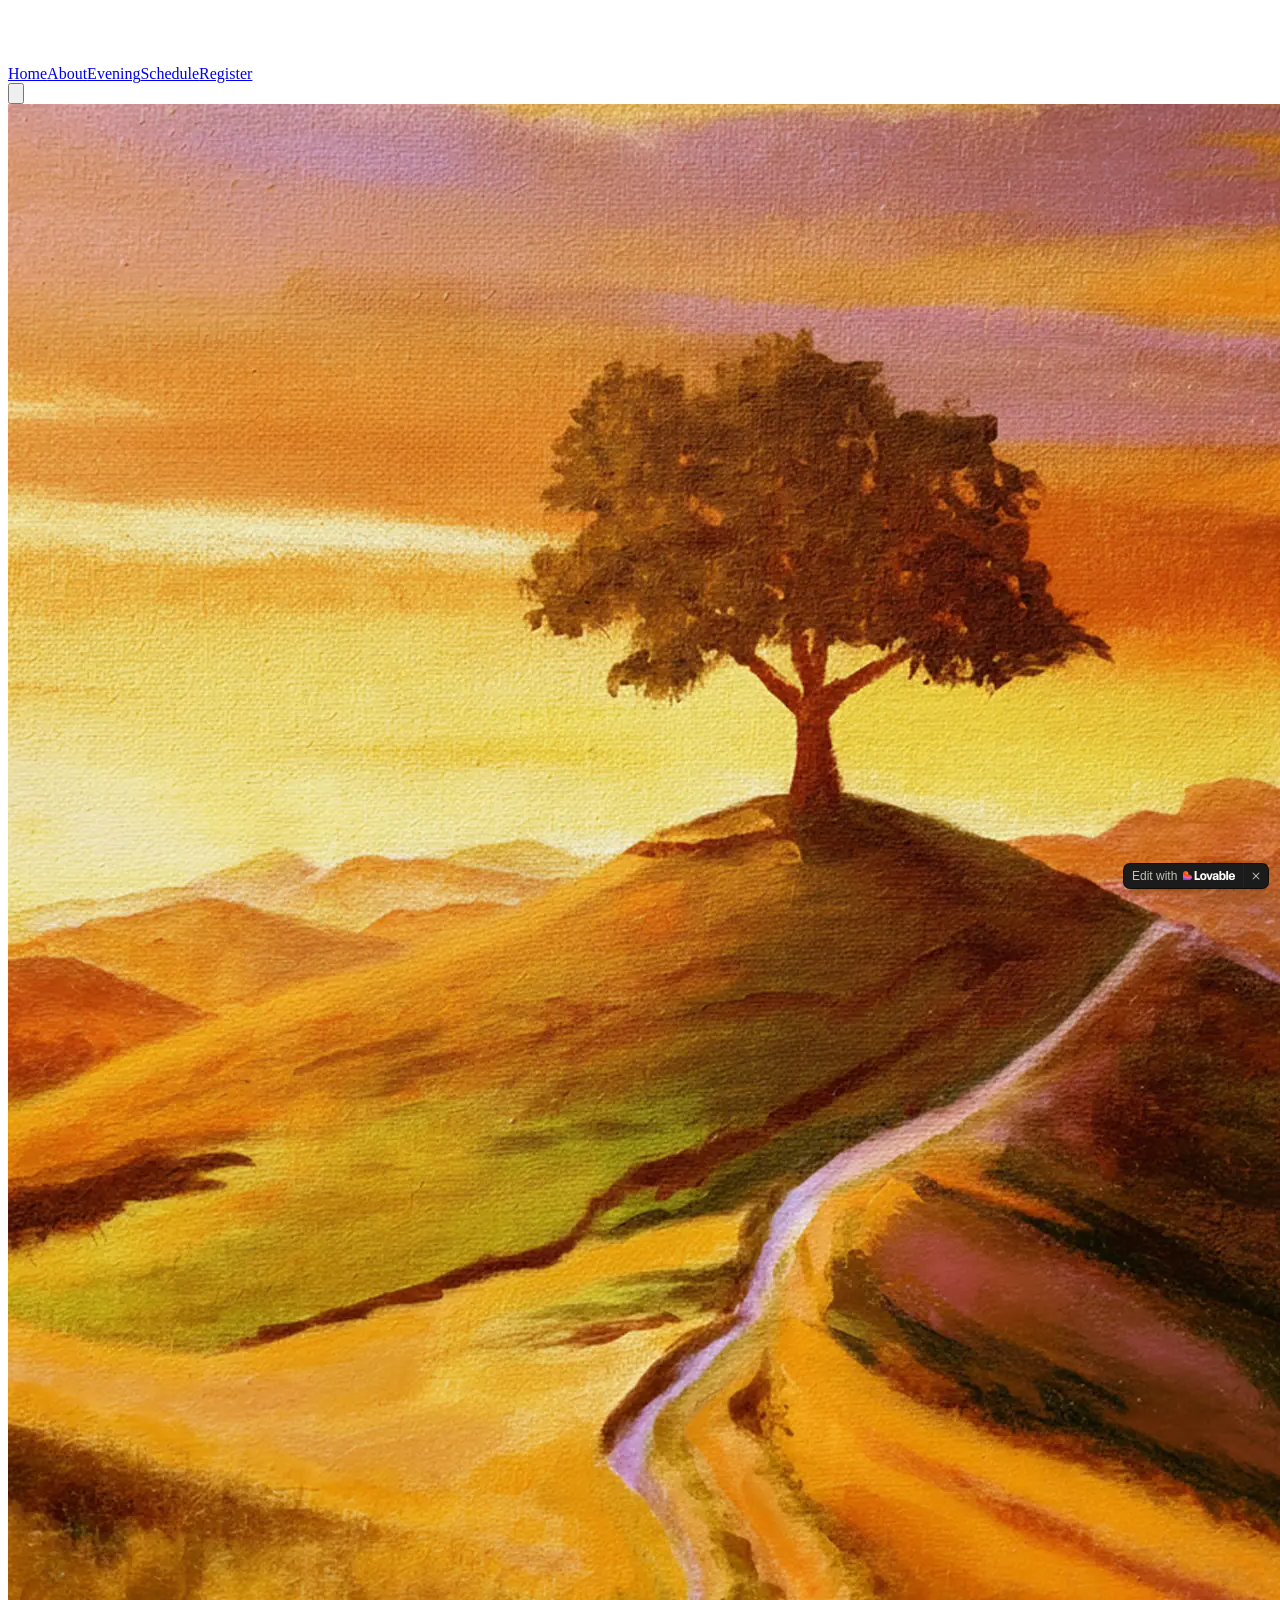
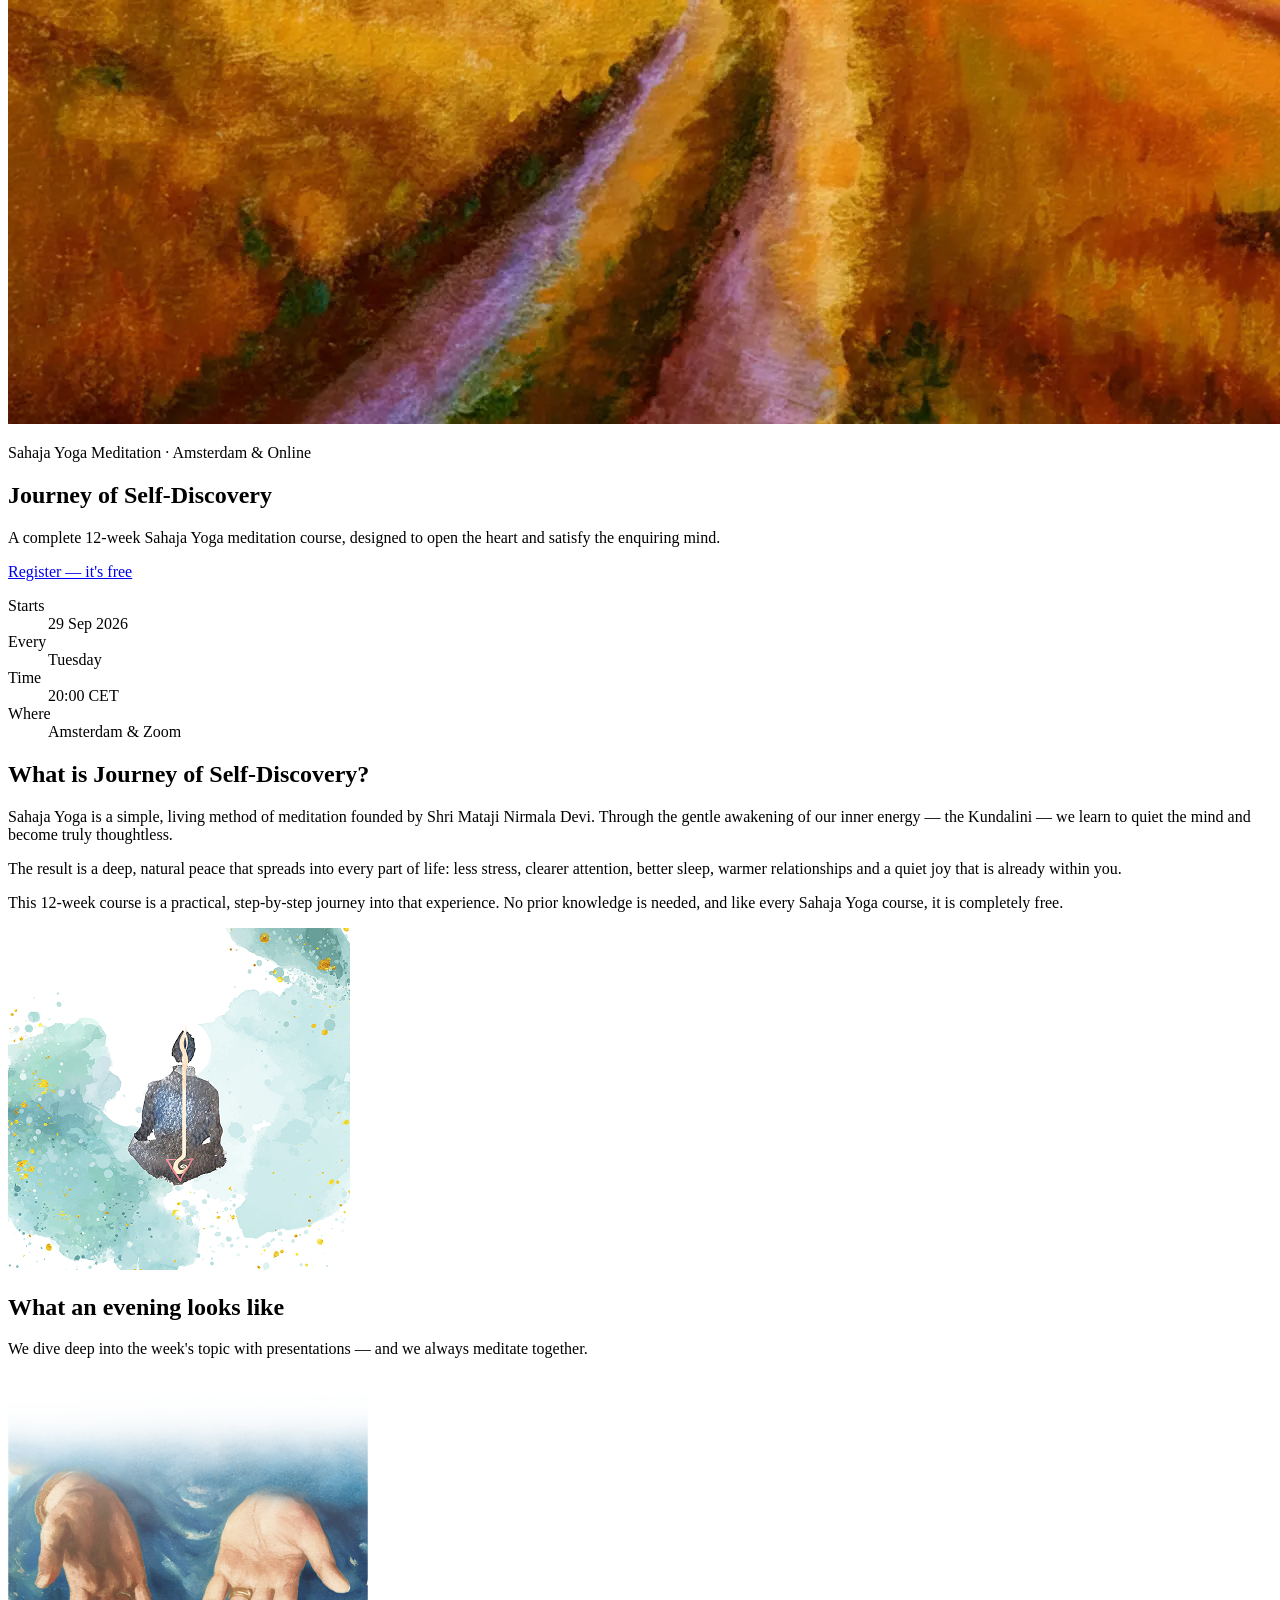
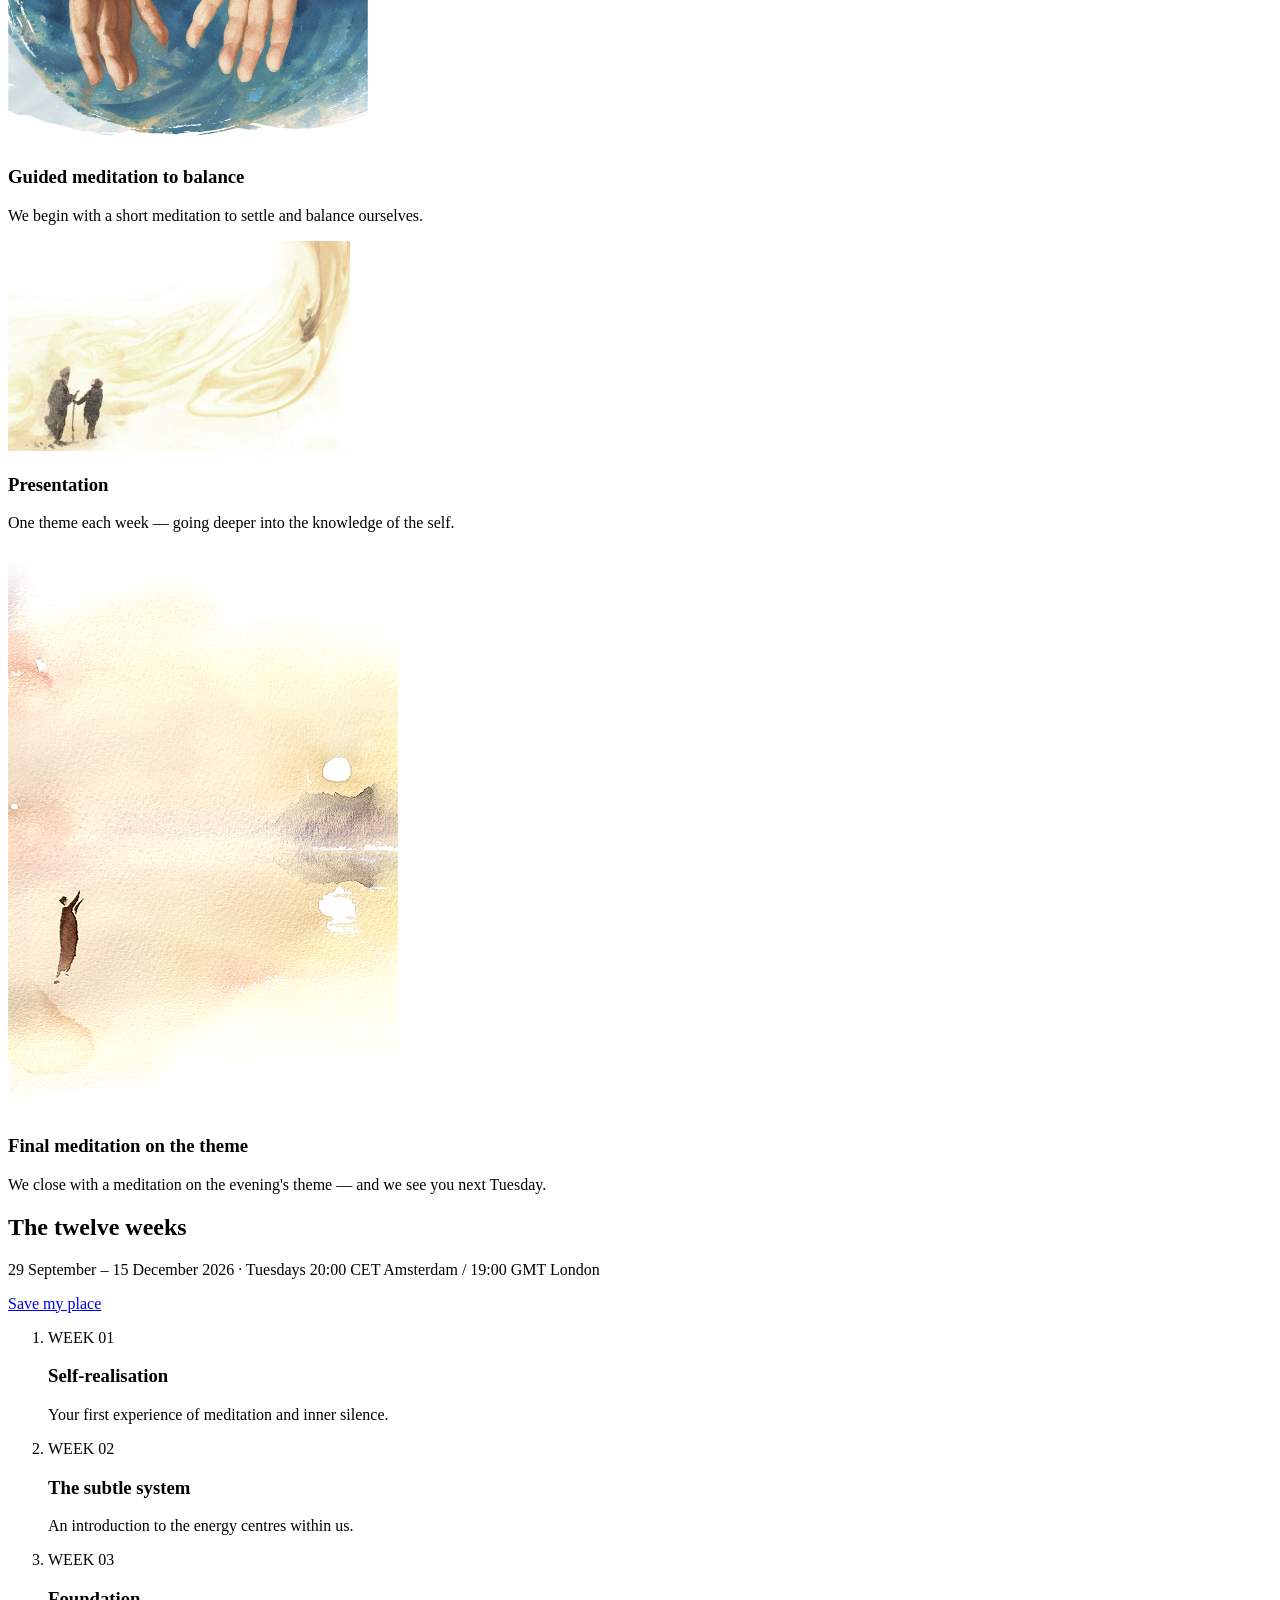
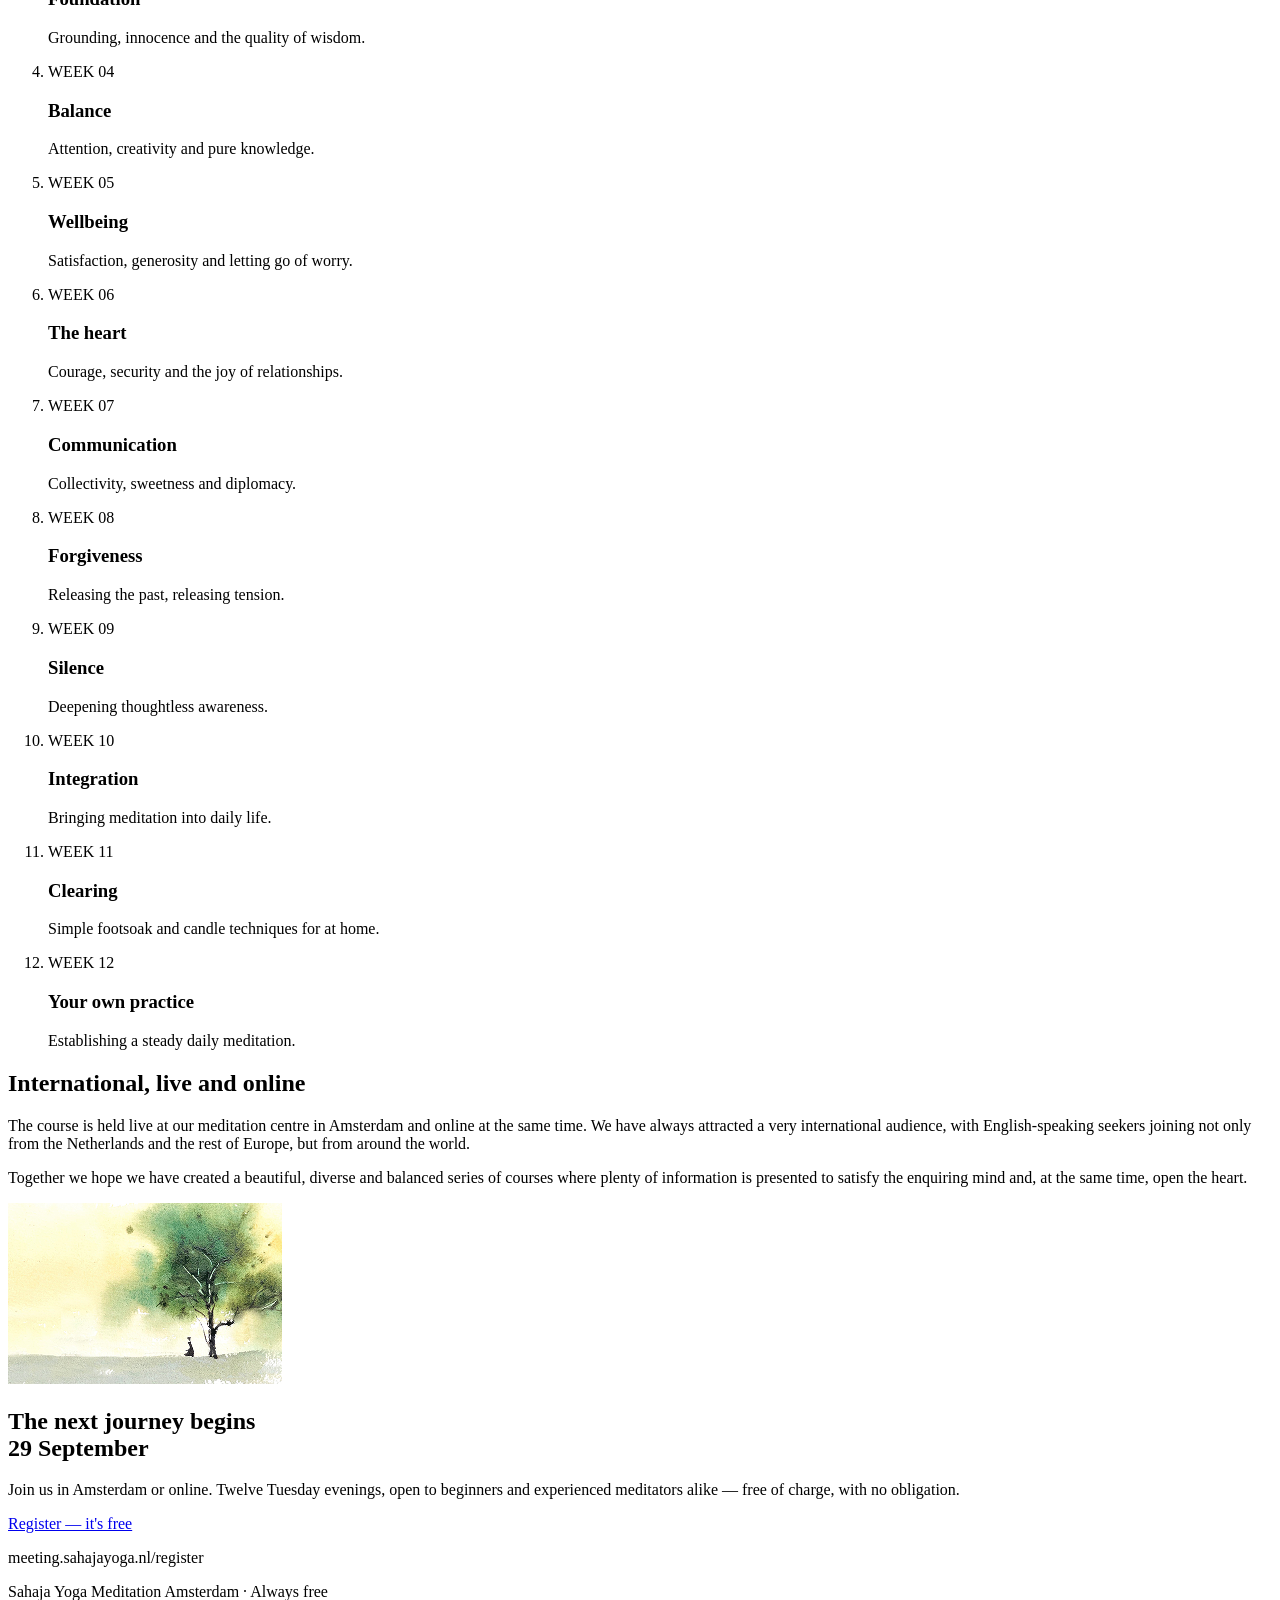
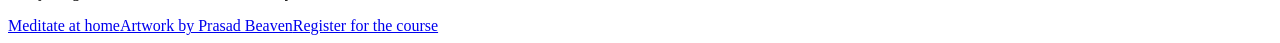
==== index.html @ 8a5d8fc7 "Add Journey of Self-Discovery site with local image assets" ====
<!doctype html>
<!-- saved from url=(0048)https://journeyofselfdiscovery.lovable.app/#home -->
<html lang="en">
  <head>
    <meta http-equiv="Content-Type" content="text/html; charset=UTF-8" />
    <meta name="viewport" content="width=device-width, initial-scale=1" />
    <link
      rel="preload"
      as="image"
      href="assets/logo-white.png"
    />
    <link
      rel="preload"
      as="image"
      href="assets/20250915_112539_2.webp"
    />
    <link
      rel="preload"
      as="image"
      href="assets/Image_Image_15.png"
    />
    <link
      rel="preload"
      as="image"
      href="assets/Image_Image_29.png"
    />
    <link
      rel="preload"
      as="image"
      href="assets/Image_Image_01.png"
    />
    <link
      rel="preload"
      as="image"
      href="assets/Image_Image_04.png"
    />
    <link
      rel="preload"
      as="image"
      href="assets/Image_Image_23.png"
    />
    <link
      rel="stylesheet"
      href="assets/styles-DpWAJzd6.css"
      data-precedence="default"
    />
    <link
      rel="stylesheet"
      href="assets/css2"
      data-precedence="default"
    />
    <title>
      Journey of Self-Discovery | Free Sahaja Yoga Meditation Course Amsterdam
    </title>
    <meta name="author" content="Sahaja Yoga Amsterdam" />
    <meta property="og:type" content="website" />
    <meta name="twitter:card" content="summary_large_image" />
    <meta
      name="description"
      content="A free 12-week beginners course in Sahaja Yoga meditation. Starts 29 September 2026, every Tuesday 20:00 CET, in Amsterdam and on Zoom."
    />
    <meta
      property="og:title"
      content="Journey of Self-Discovery | Free Sahaja Yoga Meditation Course"
    />
    <meta
      property="og:description"
      content="Free 12-week beginners course in Sahaja Yoga meditation. From 29 September 2026, Tuesdays 20:00 CET, Amsterdam and Zoom."
    />
    <link
      rel="modulepreload"
      href="assets/index-BtaY6Wvz.js"
    />
    <link
      rel="modulepreload"
      href="https://journeyofselfdiscovery.lovable.app/assets/routes-Da1kWlAB.js"
    />
    <link rel="preconnect" href="https://fonts.googleapis.com/" />
    <link
      rel="preconnect"
      href="https://fonts.gstatic.com/"
      crossorigin="anonymous"
    />
    <link
      rel="icon"
      href="assets/favicon.png"
      type="image/png"
    />
    <style>
      @font-face {
        font-family: "CameraPlainVariable";
        src: url("https://cdn.gpteng.co/mcp-widgets/v1/fonts/CameraPlainVariable.woff2")
          format("woff2");
        font-weight: 100 900;
        font-style: normal;
        font-display: swap;
      }

      #lovable-badge {
        --badge-bg: #1b1b1b;
        --badge-text: #c5c1b9;
        --badge-text-hover: #dcdad5;
        --badge-radius: 6px;
        --badge-padding: 8px;
        --badge-gap: 6px;
        --badge-shadow:
          0 0 0 1px rgba(0, 0, 0, 0.88), 0 1px 0 0 rgba(0, 0, 0, 0.04),
          0 2px 2px -1px rgba(0, 0, 0, 0.08),
          0 4px 4px -2px rgba(0, 0, 0, 0.08),
          0 8px 8px -4px rgba(0, 0, 0, 0.08),
          0 16px 16px -8px rgba(0, 0, 0, 0.08);
        --badge-transition-duration: 0.2s;
        --badge-transition-easing: cubic-bezier(0.16, 1, 0.32, 1);
        --focus-color: #575ecf;
        --focus-offset: 2px;
        --focus-width: 2px;

        position: fixed;
        bottom: 12px;
        right: 12px;
        height: 24px;
        display: flex;
        align-items: center;
        z-index: 1000000;
        background-color: var(--badge-bg) !important;
        color: var(--badge-text) !important;
        border-radius: var(--badge-radius);
        box-shadow: var(--badge-shadow) !important;
        font-size: 12px;
        font-family:
          CameraPlainVariable,
          "CameraPlainVariable Fallback",
          -apple-system,
          BlinkMacSystemFont,
          "Segoe UI",
          Roboto,
          sans-serif;
        font-weight: 400 !important;
        text-transform: none !important;
        font-feature-settings: normal !important;
        transform: translateZ(0);
        will-change: transform, opacity;
      }

      #lovable-badge-cta {
        display: flex;
        align-items: center;
        gap: var(--badge-gap);
        padding: 0 var(--badge-padding);
        height: 100%;
        color: inherit;
        text-decoration: none;
        white-space: nowrap;
        border-radius: var(--badge-radius) 0 0 var(--badge-radius);
        transition:
          background-color var(--badge-transition-duration) ease,
          color var(--badge-transition-duration) ease,
          transform 0.1s ease;
      }

      #lovable-badge-cta:hover {
        background: rgba(255, 255, 255, 0.04);
        color: var(--badge-text-hover);
      }

      #lovable-badge-cta:active {
        transform: scale(0.98);
      }

      #lovable-badge-cta:focus {
        outline: none;
      }

      #lovable-badge-cta:focus-visible {
        outline: var(--focus-width) solid var(--focus-color);
        outline-offset: var(--focus-offset);
        z-index: 1;
      }

      #lovable-badge-text {
        line-height: 1;
      }

      #lovable-badge-divider {
        width: 1px;
        height: 24px;
        background-color: rgba(255, 255, 255, 0.04);
        flex-shrink: 0;
      }

      #lovable-badge-close {
        width: 24px;
        height: 24px;
        min-width: 24px;
        min-height: 24px;
        cursor: pointer;
        background: none;
        border: none;
        padding: 0;
        display: flex;
        align-items: center;
        justify-content: center;
        border-radius: 0 var(--badge-radius) var(--badge-radius) 0;
        flex-shrink: 0;
        transition:
          background-color var(--badge-transition-duration) ease,
          transform 0.1s ease;
      }

      #lovable-badge-close:hover {
        background: rgba(255, 255, 255, 0.04);
      }

      #lovable-badge-close:active {
        transform: scale(0.92);
      }

      #lovable-badge-close:focus {
        outline: none;
      }

      #lovable-badge-close:focus-visible {
        outline: var(--focus-width) solid var(--focus-color);
        outline-offset: calc(var(--focus-offset) * -1);
        z-index: 1;
      }

      #lovable-badge-close svg path {
        fill: var(--badge-text);
        transition: fill var(--badge-transition-duration) ease;
      }

      #lovable-badge-close:hover svg path {
        fill: var(--badge-text-hover);
      }

      @media (prefers-reduced-motion: reduce) {
        #lovable-badge-cta,
        #lovable-badge-close,
        #lovable-badge-close svg path {
          transition: none;
        }

        #lovable-badge-cta:active,
        #lovable-badge-close:active {
          transform: none;
        }
      }

      @media (prefers-contrast: high) {
        #lovable-badge {
          --badge-bg: #000;
          --badge-text: #fff;
          --badge-text-hover: #fff;
          border: 2px solid currentColor;
        }

        #lovable-badge-cta:focus-visible,
        #lovable-badge-close:focus-visible {
          outline-width: 3px;
        }
      }
    </style>
    <script
      defer=""
      src="assets/_flock.js"
      data-proxy-url="/~api/analytics"
    ></script>
    <meta
      name="twitter:title"
      content="Journey of Self-Discovery | Free Sahaja Yoga Meditation Course"
    />
    <meta
      name="twitter:description"
      content="Free 12-week beginners course in Sahaja Yoga meditation. From 29 September 2026, Tuesdays 20:00 CET, Amsterdam and Zoom."
    />
    <meta
      property="og:image"
      content="https://pub-bb2e103a32db4e198524a2e9ed8f35b4.r2.dev/b753893453c4e3d2b1a212054e898a45/id-preview-e72ceb7d--fe704eeb-3691-4914-93e6-74be4b119909.lovable.app-1787677854737.png"
    />
    <meta
      name="twitter:image"
      content="https://pub-bb2e103a32db4e198524a2e9ed8f35b4.r2.dev/b753893453c4e3d2b1a212054e898a45/id-preview-e72ceb7d--fe704eeb-3691-4914-93e6-74be4b119909.lovable.app-1787677854737.png"
    />
    <style>
      :root [href="https://adstub.net/cina777/"], :root [href="https://adstub.net/judi89/"], :root [href^="//mage98rquewz.com/"], :root div.content-showcase-itru-sufficient-2d:not(.q7d5z1l):not(.x9a7b3k), :root div[class*="publift-widget-"]:has(.fuse-slot-sticky), :root .inset-x-0[x-data="adblockBanner()"], :root #hero a[download="Unicore.zip"], :root body > div[data-captcha-enable="true"] > div.cleanslate[id^="google-captcha-"] > div.captcha-box, :root html[data-scrapbook-source][data-scrapbook-create][data-scrapbook-title] > body.no-js > div.main-wrapper[role="main"] > div.main-content, :root html > body.body > div.container > div.content > form > table.optoutForm, :root html > body > div.container > form#unsubscribe-form[onsubmit="submitUnsubscribeForm(event)"], :root html[lang] > body:not([class]):not([id]):not([style]) > div.background-container > div.container > div.captcha-box, :root .wp-singular > div[data-sm][style*="2147483647"] > iframe[style*="100%"][allow*="clipboard-write"], :root #ipBar + .main, :root #mainBtn[onclick="startVerify()"], :root #turnstile[onclick="handleClick()"], :root body > .page > .verify-row, :root body > .page > #mainVerifyRow, :root html[lang] > body.ishome > div.adult + main.main, :root .container a[title="AI Jerk OFF"][href][target="_blank"], :root body > #mdl-register.modal.anm-e.regnow, :root .flex a[href^="http://adpostup.com/"], :root #app-root ~ a[href][target="_blank"][style="position: fixed;top: 0;left: 0;width: 100%;height: 100%;display: block;z-index: 9999999;cursor: auto"], :root #wrapper ~ a[href][target="_blank"][style="position: fixed;top: 0;left: 0;width: 100%;height: 100%;display: block;z-index: 9999999;cursor: auto"], :root .header ~ div[style^="position:fixed;inset:0;z-index:2147483647;background:black;opacity:0.01;height:"], :root img[width="728"][height="90"], :root button.btn[data-openuri*="/4/"], :root #adbtm[onclick="badr();"], :root #teaser3[style^="width: 100%;height:0;text-align: center;display: scroll;position:fixed;"], :root a[href^="https://www.polybuzz.ai/"] img.responsive-image, :root .kln > a[href^="https://www.polybuzz.ai/"], :root html[lang][style^="--main-bg-color"] > body:not([class]):not([id]) > div#container[style="visibility: visible;"] > div#banner[style="opacity:0"] ~ main:not([class]):not([id]) > div#message, :root #donate > a[href][style][onclick="thank_you()"][target="_blank"][rel="nofollow"], :root .jwplayer ~ div[style="position:absolute;top:0;left:0;width: 100%;height: 100%;z-index:2147483647"], :root iframe.lazyloaded[data-src^="https://rcm-fe.amazon-adsystem.com/"], :root div[style^="position: fixed; inset: 0px; z-index: 2147483647; background: black; opacity: 0.01"], :root .skel-layers-fixed a[href*=".com/smartpop/"], :root [style^="position: fixed; inset: 0px; z-index: 2147483647; background-color: transparent; pointer-events: auto; cursor: auto; margin: 0px; padding: 0px; display: block;"], :root .ads-iframe:not([style="position: absolute; left: -10px; top: -10px;"]), :root .ad-content:not(:empty), :root div[style="position: fixed; display: block; width: 100%; height: 100%; inset: 0px; background-color: rgba(0, 0, 0, 0); z-index: 300000;"], :root #weatherad:not(:empty), :root #topbannerad:not(:empty), :root #topBannerAd:not(:empty), :root #ad_img:not(:empty), :root #adContext:not(:empty), :root .ad-300x250:not(.ads), :root [data-ad-width]:not([style$="left: -10000px !important; top: -1000px !important;"]):not(.adsbygoogle), :root .adunit:not(.text-ad), :root .adslot_1:not(.text-ad), :root [href="https://adstub.net/ratu89/"], :root #ads-footer:not([style^="position: absolute; left: -5000px"]), :root a.tdn[href^="https://landing.brazzersnetwork.com/"], :root #ads-1:not([style^="position: absolute; left: -5000px"]), :root #adframe:not(frameset):not([style^="position: absolute; left: -5000px"]), :root #ad_slot:not([style^="position: absolute; left: -5000px"]), :root #ad_big:not([style^="position: absolute; left: -5000px"]), :root #ad_area:not([style^="position: absolute; left: -5000px"]), :root #ad_300:not([style^="position: absolute; left: -5000px"]), :root a[dontfo=""][style$="position: absolute; z-index: 2147483647;"], :root [href^="https://join.enjoyx.com/track/"], :root a[href*=".click/?z="][href*="&n"], :root [href^="//taghaugh.com/"], :root div[class$="player-promo-col"], :root [href^="https://www.safestcontentgate.com/"], :root [href^="//cadsecs.com/"], :root [href^="//mellowads.com/"], :root [href^="https://fireads.online/"], :root html[lang="vi"] .sspp-area, :root html[lang="tr"] #aa-wp .container-ads-adjustment, :root #videojs ~ div[style="position: absolute; top: 0px; left: 0px; width: 100%; height: 100%; z-index: 2147483646;"], :root .close-btn4[onclick="closeAd4()"], :root .close-btn3[onclick="closeAd3()"], :root .close-btn[onclick="closeAd()"], :root #go-to-top + div[id][class], :root .bb ~ main#container .containerAds, :root #midadd:not(:empty), :root #adzerk:not(:empty), :root [href^="//x4pollyxxpush.com/"], :root #advert-header:not(:empty), :root div.card > div#cbRow.checkbox-row[onclick="startVerify()"], :root #tongkatlol ~ script[src^="/shrinke/js/"] ~ .main-content-box > div[style="width:100%;height:110px"], :root body > div[style$="z-index: 2147483647; top: 0px; left: 0px; position: fixed; display: block;"], :root html > body > div.container.m-p > #checkbox-window.checkbox-window, :root .container a[href^="https://seduced.com"][href*="ref="], :root #kt_player .fp-brand, :root a[id][href="https://toolkitspro.com"][rel^="noopener noreferrer"], :root #kt_player #ads_iframe, :root .header-container a[href^="https://candyai.gg/"], :root [src^="//dombnrs.com/"], :root [href="https://adstub.net/arab777/"], :root #kt_player ~ #sp-player, :root a[href*="/go.php?a_aid="], :root [href^="https://klsdee.com/"], :root [href^="//producebreed.com/"], :root #modern-player-root ~ div[id^="custom-invisible-overlay-"][class^="custom-popup-overlay-"], :root [href="//xxxrevpushclcdu.com/app.webp"], :root [href^="https://adult.xyz/"], :root [href^="https://popcash.net/"], :root a[href^="http://www.poweredbyliquidfire.mobi/"], :root [href^="https://t.mobtyb.com/"], :root [data-lnguri*="vipbox"], :root .reklama:not(.ads), :root a[href^="https://syndication.exdynsrv.com/splash.php"], :root [href*="/afu.php"], :root span[id^="ezoic-pub-ad-placeholder-"], :root ins.adsbygoogle[data-ad-slot], :root ins.adsbygoogle[data-ad-client], :root img[src^="https://s-img.adskeeper.com/"], :root #download a[download="Unicore.zip"], :root guj-ad, :root gpt-ad, :root div#spot-holder.spot-holder[style="display: block;"], :root div[ow-ad-unit-wrapper], :root div[id^="zergnet-widget"], :root html[lang] > body:not([class]):not([id]):not([style]) > div.container > div.recaptcha-box, :root div[id^="vuukle-ad-"], :root div[id^="taboola-stream-"], :root div[id^="sticky_ad_"], :root div[id^="st"][style^="z-index: 999999999;"], :root div[id^="rc-widget-"], :root html > body > div.content > dl > dd.dd1 > div.min_sider > form#form1[action="unsubscribe.php"], :root div[id^="mrec-leaderboard-"], :root div[id^="gpt_ad_"], :root div[id^="ezoic-pub-ad-"], :root div[id^="dfp-ad-"], :root div[id^="adspot-"], :root a[onclick="openAuc();"], :root ps-connatix-module, :root div[id^="ad_position_"], :root [data-ad-module]:not([style$="left: -10000px !important; top: -1000px !important;"]):not(.adsbygoogle), :root a[id][href="https://chpadblock.com/"][rel^="noopener noreferrer"], :root div[id^="ad-div-"], :root [href="https://adstub.net/rusia777/"], :root #banner468:not([style^="position: absolute; left: -5000px"]), :root div[data-id-advertdfpconf], :root div[data-dfp-id], :root div[style="top: 0px; left: 0px; width: 1287px; height: 500px; position: fixed; z-index: 2147483647;"], :root hl-adsense, :root div[data-contentexchange-widget], :root div[data-alias="300x250 Ad 2"], :root div[data-adzone], :root #buy-sell-ads:not(:empty), :root div[data-adunit-path], :root div[data-adname], :root div[data-ad-targeting], :root div[data-ad-region], :root div[data-ad-placeholder], :root div[aria-label="Ads"], :root .google-ad:not(.testAd), :root display-ads, :root #ad_space:not([style^="position: absolute; left: -5000px"]), :root display-ad-component, :root atf-ad-slot, :root aside[id^="adrotate_widgets-"], :root div[style^="position:fixed;inset:0px;z-index:2147483647;background:black;opacity:0.01"], :root aside[aria-label="retailmedia.complimentarySponsored"], :root html[lang] > body#body > * > div.cvh.BlockClicksActivityBusy, :root amp-fx-flying-carpet, :root amp-embed[type="taboola"], :root html[lang="tr"] #aa-wp .rnd-ads-adjustment, :root amp-connatix-player, :root div[id^="google_dfp_"], :root ad-slot, :root a[href^="https://www.purevpn.com/"][href*="&utm_source=aff-"], :root a[href^="https://www.onlineusershielder.com/"], :root html[lang="tr"] > body.has-footer-ad.has-pageskin-desktop a.pageskin-click-right, :root a[href^="https://financeads.net/tc.php?"], :root a[href^="https://www.mrskin.com/tour"], :root a[href^="https://www.infowarsstore.com/"] > img, :root a[href^="https://www.highperformancecpmgate.com/"], :root amp-ad, :root a[href^="https://www.highcpmrevenuenetwork.com/"], :root a[href^="https://www.get-express-vpn.com/offer/"], :root a[href^="https://lnkxt.bannerator.com/"], :root a[href^="https://www.geekbuying.com/dynamic-ads/"], :root #cmdTextDisplay ~ *, :root [href^="https://groorsoa.net/"], :root a[href^="https://www.financeads.net/tc.php?"], :root a[href^="https://www.effectiveratecpm.com/"], :root [href^="https://www.herbanomic.com/"] > img, :root a[href^="https://www.dql2clk.com/"], :root [data-template-type="nativead"], :root a[href^="https://www.adultempire.com/"][href*="?partner_id="], :root a[href^="https://www.nutaku.net/signup/landing/"], :root a[href^="https://www.dating-finder.com/signup/?ai_d="], :root a[href^="https://wolf-327b.com/"], :root body > .content-wrapper > .cf-wrap, :root [data-ad-manager-id]:not([style$="left: -10000px !important; top: -1000px !important;"]):not(.adsbygoogle), :root a[href^="https://voluum.prom-xcams.com/"], :root a[href^="https://twinrdsyte.com/"], :root div[data-type="_mgwidget"]:not(.eyeo), :root .category-ads:not(html):not(body):not(.post), :root a[href^="https://twinrdsrv.com/"], :root [href="https://snvhost.com/"], :root a[href^="https://trk.nfl-online-streams.club/"], :root a[href^="https://tracking.avapartner.com/"], :root a[href^="https://track.wg-aff.com"], :root a[href^="https://track.ultravpn.com/"], :root a[href^="https://track.afcpatrk.com/"], :root [href="https://t.me/Russia_Vs_Ukraine_War3"], :root a[href^="https://track.adform.net/"], :root a[href^="https://torguard.net/aff.php"] > img, :root .menu-item a[href^="https://go.rmhfrtnd.com"], :root [data-identity="adhesive-ad"], :root a[href^="https://tc.tradetracker.net/"] > img, :root a[href^="https://tatrck.com/"], :root a[href^="https://click.candyoffers.com/"], :root [href^="https://zstacklife.com/"] img, :root a[href^="https://t.aslnk.link/"], :root .container a[href^="https://go.mavrtracktor.com/"], :root a[onmousedown^="this.href='https://paid.outbrain.com/network/redir?"], :root a[href^="https://t.ajump1.com/"], :root a[href^="https://t.adating.link/"], :root a[href^="https://go.trackitalltheway.com/"], :root [href^="https://track.fiverr.com/visit/"] > img, :root a[href^="https://syndication.exoclick.com/"], :root a[href^="https://syndication.dynsrvtbg.com/"], :root div[data-alias="300x250 Ad 1"], :root a[href^="https://syndicate.contentsserved.com/"], :root a[href^="https://svb-analytics.trackerrr.com/"], :root a[onmousedown^="this.href='https://paid.outbrain.com/network/redir?"] + .ob_source, :root a[href^="http://www.iyalc.com/"], :root a[href^="https://claring-loccelkin.com/"], :root a[href^="https://stardomcoit.com/"], :root a[href^="https://track.aftrk5.com/"], :root a[href^="https://slkmis.com/"], :root a[href^="https://myclick-2.com/"], :root a[href^="https://sexynearme.com/"], :root a[href^="https://s.zlinkt.com/"], :root a[href^="https://s.zlinkr.com/"], :root bottomadblock, :root a[href^="https://s.zlinkd.com/"], :root [href="https://adstub.net/gaza88/"], :root a[href^="https://ad.doubleclick.net/"], :root a[href^="https://static.fleshlight.com/images/banners/"], :root a[href^="https://s.zlink7.com/"], :root a[href^="https://s.ma3ion.com/"], :root a[href^="https://www.privateinternetaccess.com/"] > img, :root a[href^="https://s.gentlefieldpattern.com/"], :root a[href^="https://s.eunow4u.com/"], :root a[href^="https://random-affiliate.atimaze.com/"], :root #downloadAd:not(:empty), :root #kt_player > div[style$="display: block;"][style*="inset: 0px;"], :root [href$="/sexdating.php"], :root a[href^="https://quotationfirearmrevision.com/"], :root a[href^="https://pubads.g.doubleclick.net/"], :root a[href^="https://prf.hn/click/"][href*="/camref:"] > img, :root a[href^="https://www.dating-finder.com/?ai_d="], :root a[href^="https://serve.awmdelivery.com/"], :root a[href^="https://prf.hn/click/"][href*="/adref:"] > img, :root app-ad, :root [href^="https://ap.octopuspop.com/click/"] > img, :root a[href^="https://postback1win.com/"], :root html[lang] > body#body > * > div.cv-xwrapper > div.cvc > div.cv-inner, :root a[href^="https://a.adtng.com/"], :root a[href^="https://playnano.online/offerwalls/?ref="], :root a[href^="https://mmwebhandler.aff-online.com/"], :root a[href^="https://www.bet365.com/"][href*="affiliate="], :root a[href^="https://pb-track.com/"], :root a[href^="https://pb-front.com/"], :root a[href^="https://paid.outbrain.com/network/redir?"], :root a[href^="https://streamate.com/landing/click/"], :root div[class^="Adstyled__AdWrapper-"], :root a[href^="https://osfultrbriolenai.info/"], :root a[href^="https://upsups.click/"], :root .ad-placeholder:not(#detect, #detect_ad_empire, #filter_ads_by_classname, .adsbox), :root a[href^="https://ndt5.net/"], :root a[href^="https://natour.naughtyamerica.com/track/"], :root a.poly-title[href^="https://www.polybuzz.ai/"], :root a[href^="https://mediaserver.entainpartners.com/renderBanner.do?"], :root [data-ad-name], :root a[href^="https://loboclick.com/"], :root a[href^="https://lead1.pl/"], :root .cta-button[onclick="openUpdateModal()"], :root a[href^="https://landing.brazzersnetwork.com/"], :root a[href^="https://join.bannedsextapes.com/track/"], :root [href^="https://exi8ef83z9.com/"], :root a[href^="https://jaxofuna.com/"], :root a[href^="https://italarizege.xyz/"], :root .category-ad:not(html):not(body):not(.post), :root a[href^="https://s.happyleafmotion.com/"], :root a[href^="https://identicaldrench.com/"], :root a[href^="https://helmethomicidal.com/"], :root #adsquare:not([style^="position: absolute; left: -5000px"]), :root a[href^="https://golinks.work/"], :root a[href^="https://go.xxxjmp.com"], :root [class^="div-gpt-ad"]:not([style^="width: 1px; height: 1px; position: absolute; left: -10000px; top: -"]), :root a[href^="https://zirdough.net/"], :root [class^="tile-picker__CitrusBannerContainer-sc-"], :root a[href^="https://go.xxxiijmp.com"], :root .ad-link:not(.adsbox), :root a[href^="https://go.xtbaffiliates.com/"], :root [data-role="tile-ads-module"], :root a[href^="https://go.xlviirdr.com"], :root div[class$="-adlabel"], :root a[href^="https://go.xlviiirdr.com"], :root a[href^="https://go.xlivrdr.com"], :root a[href^="https://ismlks.com/"], :root [href^="https://www.mypillow.com/"] > img, :root a[href^="https://go.xlirdr.com"], :root [data-css-class="dfp-inarticle"], :root a[href^="https://go.tmrjmp.com"], :root a[href^="https://go.markets.com/visit/?bta="], :root a[href^="https://billing.purevpn.com/aff.php"] > img, :root a[href^="https://go.hpyrdr.com/"], :root [data-lnguri^="https://s3.amazonaws.com"], :root a[href^="https://lijavaxa.com/"], :root a[href^="https://go.goaserv.com/"], :root a[href^="https://go.etoro.com/"] > img, :root a[href^="https://go.dmzjmp.com"], :root a[href^="https://www.bang.com/?aff="], :root #mgb-container > #mgb, :root a[href^="https://go.admjmp.com"], :root a[href^="https://get.surfshark.net/aff_c?"][href*="&aff_id="] > img, :root a[href^="https://datewhisper.life/"], :root a[href^="https://click.linksynergy.com/fs-bin/"] > img, :root a[href^="https://get-link.xyz/"], :root a[href^="https://www.mrskin.com/account/"], :root a[id][href="https://hamrocsit.com"][rel^="noopener noreferrer"], :root a[href^="https://www.adskeeper.com"], :root #vidcloud-player > #overlay-container, :root a[data-redirect^="https://paid.outbrain.com/network/redir?"], :root [href^="https://clicks.affstrack.com/"] > img, :root a[href^="https://engine.phn.doublepimp.com/"], :root a[href^="https://dl-protect.net/"], :root a[href*=".foxqck.com/"], :root a[href^="https://ctosrd.com/"], :root div[id*="ScriptRoot"]:not(.eyeo), :root a[href^="https://clixtrac.com/"], :root a[href^="https://clicks.pipaffiliates.com/"], :root #ad_footer:not([style^="position: absolute; left: -5000px"]), :root app-advertisement, :root a[href^="https://getmatchedlocally.com/"], :root a[href^="https://clickins.slixa.com/"], :root a[href^="https://combodef.com/"], :root a[href^="https://click.hoolig.app/"], :root a[href^="https://track.totalav.com/"], :root a[href^="https://ctrdwm.com/"], :root img[src^="https://images.purevpnaffiliates.com"], :root a[href^="https://porntubemate.com/"], :root a[href^="https://clickadilla.com/"], :root a[href^="https://click.dtiserv2.com/"], :root a[href^="https://www.adxsrve.com/"], :root a[href^="https://click.Ggpickaff.com/"], :root a[href^="https://go.awdeliverynet.com/"], :root a[href^="https://go.xlvirdr.com"], :root a[href^="https://cam4com.go2cloud.org/"], :root a[onclick^="window.location.replace('https://random-affiliate.atimaze.com/"], :root a[href^="https://bongacams2.com/track?"], :root a[href^="https://t.ajrkm1.com/"], :root #main-content a[href^="https://hub.buzzaffiliates.com/"], :root a[href^="https://bongacams10.com/track?"], :root [href*="passtechusa.com"], :root a[href^="https://bngpt.com/"], :root a[href^="//hoodingluster.com/"], :root a[href^="https://black77854.com/"], :root a[href^="https://rixofa.com/"], :root a[href^="https://best-experience-cool.com/"], :root [data-taboola-options], :root a[href^="https://believessway.com/"], :root a[href^="https://Click.ggpickaff.com/"], :root a[href^="https://banners.livepartners.com/"], :root a[href^="http://revolvemockerycopper.com/"], :root a[href^="https://awptjmp.com/"], :root a[href^="https://join.sexworld3d.com/track/"], :root a[href^="https://track.cam4tracking.com/"], :root a[href^="https://aweptjmp.com/"], :root a[href^="https://ausoafab.net/"], :root #tabVideo > .rmedia, :root a[href^="https://aj1070.online/"], :root a[href^="https://ads.planetwin365affiliate.com/"], :root a[href^="https://ads.leovegas.com/"], :root a[href^="https://a.medfoodhome.com/"], :root .nya-slot[style], :root a[href^="https://a.bestcontentweb.top/"], :root a[href^="https://adultfriendfinder.com/go/"], :root a[href^="https://a.bestcontentoperation.top/"], :root a[href^="https://a2.adform.net/"], :root a[href^="https://a.candyai.love/"], :root .banner-img > .pbl, :root [data-m-ad-id], :root a[href^="https://a-ads.com/"], :root [data-testid^="section-AdRowBillboard"], :root .ad-placeholder:not(#filter_ads_by_classname):not(#detect_ad_empire):not(#detect):not(.adsbox), :root broadstreet-zone-container, :root a[href^="https://ak.psaltauw.net/"], :root a[href^="https://1winpb.com/"], :root a[href^="https://chaturbate.com/in/?"], :root a[href^="https://prf.hn/click/"][href*="/creativeref:"] > img, :root a[href*="&maxads="], :root a[href^="http://www.adultempire.com/unlimited/promo?"][href*="&partner_id="], :root a[href^="https://1betandgonow.com/"], :root div[id^="optidigital-adslot"], :root [href^="https://wsup.ai/"], :root a[href^="https://123-stream.org/"], :root a[href^="https://in.rabbtrk.com/"], :root a[href^="http://www.h4trck.com/"], :root [href^="https://a.acebet.com/api/click?"], :root #video_player ~ div[id] div[style^="position:fixed;inset:0px;z-index:"], :root a[href^="http://www.friendlyduck.com/AF_"], :root .btn-primary[onclick="showVerification()"], :root a[href^="http://partners.etoro.com/"], :root [href="https://chaturbate.jjgirls.com/"] > img, :root body div#notificationPopup.notificationPopupBlock, :root a[href^="http://cam4com.go2cloud.org/aff_c?"], :root a[href^="https://ads.betfair.com/redirect.aspx?"], :root #leader_ad:not(:empty), :root amp-ad-custom, :root [href^="http://referrer.website/"], :root a[href^="http://trk.globwo.online/"], :root a-ad, :root a[href^="https://offhandpump.com/"], :root a[href^="http://stickingrepute.com/"], :root #slashboxes > .deals-rail, :root [href^="http://mypillow.com/"] > img, :root a[href^="http://bongacams.com/track?"], :root .fp-ui > a[href][target="_blank"][style^="position: absolute; inset: 0px;"], :root a[href^="//startgaming.net/tienda/" i], :root a[href^="https://a.medfoodsafety.com/"], :root a[href^="//go.eabids.com/"], :root a[href^=" https://www.friendlyduck.com/AF_"], :root [data-cl-spot-id], :root a[href*="/jump/next.php?r="], :root a[href^="https://go.nordvpn.net/aff"] > img, :root #tongkatlol ~ script[src^="/shrinke/js/"] ~ .main-content-box + .content-box > div[id][style^="position: fixed; display: block; width: 100%;"], :root .\[\&_\.gdprAdTransparencyCogWheelButton\]\:\!pjra-z-\[5\], :root [href^="http://clicks.totemcash.com/"], :root a[href^="https://ad.zanox.com/ppc/"] > img, :root [data-d-ad-id], :root a[href*=".engine.adglare.net/"], :root #banner728x90:not([style^="position: absolute; left: -5000px"]), :root div[id^="lazyad-"], :root a[href^="http://com-1.pro/"], :root [href^="https://www.profitablegatecpm.com/"], :root a[href*=".cfm?domain="][href*="&fp="], :root #vstr ~ #overlay, :root [id^="section-ad-banner"], :root [id^="ad_slider"], :root html#html[sti][vic][lang] > body#allbody, :root [href^="https://www.onclickperformance.com/"], :root a[href^="https://www.goldenfrog.com/vyprvpn?offer_id="][href*="&aff_id="], :root a[href^="https://wmctjd.com/"], :root a[href*="//jjgirls.com/sex/Chaturbate"], :root [id^="ad-wrap-"], :root a[href^="http://sarcasmadvisor.com/"], :root .ad-slot:not(.adsbox):not(.adsbygoogle), :root [href^="https://www.restoro.com/"], :root [href^="https://www.targetingpartner.com/"], :root .close-btn2[onclick="closeAd2()"], :root a[href^="https://join.virtuallust3d.com/"], :root .section-subheader > .section-hotel-prices-header, :root [href^="https://www.hostg.xyz/"] > img, :root a[href^="http://adultfriendfinder.com/go/"], :root a[href^="https://fastestvpn.com/lifetime-special-deal?a_aid="], :root a[href^="https://tour.mrskin.com/"], :root a[href^="https://s.zlink3.com/"], :root a[href^="http://sneakyadministration.com/"], :root [href^="https://www.brighteonstore.com/products/"] img, :root citrus-ad-wrapper, :root a[href^="https://go.grinsbest.com/"], :root [href^="https://www.avantlink.com/click.php"] img, :root html.canvas > body.wp-singular + div[popover="manual"], :root a[href^="https://t.acam.link/"], :root a[href^="https://go.strpjmp.com/"], :root [href^="https://url.totaladblock.com/"], :root div[id^="ad-position-"], :root a[href^="https://www.toprevenuegate.com/"], :root a[href^="https://bc.game/"], :root a[href^="https://bngprm.com/"], :root [href^="https://shiftnetwork.infusionsoft.com/go/"] > img, :root a[href^="https://trk.softonixs.xyz/"], :root [href^="https://wct.link/click?"], :root [href^="//look.utndln.com/offer"], :root div[data-adunit], :root app-large-ad, :root [href^="https://turtlebids.irauctions.com/"] img, :root a[href^="https://iqbroker.com/"][href*="?aff="], :root .p-post-ad:not(html):not(body), :root #vplayer ~ img[id][onclick], :root [href^="https://rpwmct.com/"], :root a[href^="https://go.cmtaffiliates.com/"], :root [href^="https://mylead.global/stl/"] > img, :root [data-testid="adBanner-wrapper"], :root [href^="https://optimizedelite.com/"] > img, :root body > .main-wrapper > .main-content > .intro > #checkbox-window, :root [data-uri^="https://s3.amazonaws.com"], :root [href^="https://mypatriotsupply.com/"] > img, :root a[href^="https://go.bbrdbr.com"], :root a[href^="https://fc.lc/ref/"], :root body.user-clicked[style="cursor: auto;"] > #root > .app-container, :root a[href^="https://pb-imc.com/"], :root a[href^="https://www8.smartadserver.com/"], :root topadblock, :root a[href^="//s.zlinkd.com/"], :root a[href^="https://go.xxxijmp.com"], :root [href^="https://istlnkcl.com/"], :root a[href^="https://go.rmishe.com/"], :root [href^="https://ilovemyfreedoms.com/landing-"], :root [class~="mailpoet_form_popup_overlay"], :root a[href^="https://www.brazzersnetwork.com/landing/"], :root a[href^="https://explore-site.com/"], :root .AdBody:not(body), :root [href="https://adstub.net/indo666/"], :root [href^="https://glersakr.com/"], :root a[href^="https://tm-offers.gamingadult.com/"], :root [href^="https://charmingdatings.life/"], :root [data-id^="div-gpt-ad"], :root a[href^="https://tracker.loropartners.com/"], :root [href^="https://awbbjmp.com/"], :root a[href^="https://go.bushheel.com/"], :root a[href^="https://ctjdwm.com/"], :root a[href^="https://camfapr.com/landing/click/"], :root div[data-ad-wrapper], :root .gnt_em_vp_c[data-g-s="vp_dk"], :root [href="//sexcams.plus/"], :root [href^="http://www.mypillow.com/"] > img, :root a[href^="https://join.virtualtaboo.com/track/"], :root [id^="ad_sky"], :root [name^="google_ads_iframe"], :root .ad_unit:not(.text-ad, .adsbox), :root [href="https://clickaine.com"], :root #playerOverlay[style="position:absolute; z-index:3"], :root a[href^="https://www.liquidfire.mobi/"], :root .grid > .container > #aside-promotion, :root DFP-AD, :root a[href^="http://join.brokestraightboys.com/track/"], :root div[id^="div-ads-"], :root [href^="https://rapidgator.net/article/premium/ref/"], :root a[href^="https://track.aftrk3.com/"], :root [href^="https://join3.bannedsextapes.com"], :root [href^="https://join.girlsoutwest.com/"], :root a[href^="https://activate-game.com/"], :root #player div[style$="cursor: pointer; position: absolute; width: 100%; height: 100%; padding: 1rem; z-index: 2147483647;"], :root div[style="position: fixed; inset: 0px; z-index: 2147483647; pointer-events: auto;"], :root .scroll-fixable.rail-right > .deals-rail, :root [data-wpas-zoneid], :root html[lang="tr"] > body.has-footer-ad.has-pageskin-desktop a.pageskin-desktop-wrapper, :root [data-type="ad-vertical"], :root [href^="https://go.xlrdr.com"], :root [href*="uselnk.com/"], :root a[href^="https://s.cant3am.com/"], :root .nav-item[href^="https://candyai.gg/"], :root [data-testid^="taboola-"], :root a[href^="https://track.1234sd123.com/"], :root zeus-ad, :root [data-testid="prism-ad-wrapper"], :root [href^="https://antiagingbed.com/discount/"] > img, :root a[href*=".adsrv.eacdn.com/"], :root #teaser1[style^="width:autopx;"], :root [href^="https://www.cloudways.com/en/?id"], :root #modal[doskip][prclck], :root a[href^="https://t.ajrkm3.com/"], :root in-page-message[doskip], :root [href^="https://aads.com/campaigns/"], :root a[href^="https://juicyads.in/"], :root #ad_728:not([style^="position: absolute; left: -5000px"]), :root div[id^="apn_native_ad_slot_"], :root .adhesion:not(body), :root a[href^="https://bodelen.com/"], :root a[href*=".g2afse.com/"], :root a[href^="https://go.hpyjmp.com"], :root iframe[scrolling="no"][sandbox*="allow-popups allow-modals"][style^="width: 100%; height: 100%; border: none;"], :root [href^="https://mystore.com/"] > img, :root html[lang] > body.startnew > div#sections > section#section_uname, :root span[data-ez-ph-id], :root [href^="https://track.aftrk1.com/"], :root html[lang] > body:not([style]) > div.captchaBody, :root #adheader:not([style^="position: absolute; left: -5000px"]), :root div[id^="adngin-"], :root [data-rc-widget], :root a[href^="https://stellarcashflow.net/trck/"], :root [data-mobile-ad-id], :root [href^="https://join.playboyplus.com/track/"], :root html > #bw-cf-root, :root [href^="https://go.smljmp.com/"], :root a[href^="https://gamingadlt.com/?offer="], :root a[href^="https://adclick.g.doubleclick.net/"], :root [data-freestar-ad][id], :root [data-dynamic-ads], :root [data-desktop-ad-id], :root [href^="https://track.wg-aff.com/click"], :root a[href^="https://go.rmhfrtnd.com"], :root [data-asg-ins], :root [data-block-type="ad"], :root [onclick*="content.ad/"], :root [href^="https://go.rdrjmp.com/"], :root a[href^="https://snowdayonline.xyz/"], :root a[href^="https://join.dreamsexworld.com/"], :root html > body.hold-transition.theme-primary.bg-img[style^="background-image"][style*="wallpaperaccess.com"][style*="background-repeat"][style*="background-size"], :root AMP-AD, :root [data-ad-cls], :root .ad-box:not(#ad-banner):not(:empty), :root body > .wrapper > .card-box > #step-1, :root [data-ez-name], :root a[style="width:100%;height:100%;z-index:10000000000000000;position:absolute;top:0;left:0;"], :root .ob_container .item-container-obpd, :root #ads_top:not(a), :root a[href^="https://go.mnaspm.com/"], :root a[href^="https://service.bv-aff-trx.com/"], :root .ad_slot:not(.text-ad), :root #st-ami + div[id][class*=" "], :root a[href^="https://6-partner.com/"], :root [class^="s2nPlayer"], :root a[href^="https://traffdaq.com/"], :root [data-testid="ad_testID"], :root [href^="https://ad.admitad.com/"], :root [href^="https://mypillow.com/"] > img, :root [data-testid="commercial-label-taboola"], :root a[href^="http://tc.tradetracker.net/"] > img, :root [class^="amp-ad-"], :root #hero + div.marquee-wrap + section#games + section#features + #download, :root #ads-banner:not([style^="position: absolute; left: -5000px"]), :root AD-SLOT, :root a[href^="https://www.googleadservices.com/pagead/aclk?"] > img, :root body > .security-container[style="opacity: 1; transform: translateY(0px);"], :root a[href^="https://a.bestcontentfood.top/"], :root #kt_player > a[target="_blank"], :root [href^="https://zone.gotrackier.com/"], :root .ad-area:not(.text-ad), :root a[href^="https://ab.advertiserurl.com/aff/"], :root #adSpecial:not(:empty), :root a[data-oburl^="https://paid.outbrain.com/network/redir?"], :root .sidebar-ad:not(.adsbygoogle), :root a[href^="https://s.zlinkn.com/"], :root a[href^="https://go.xxxvjmp.com/"], :root .ads_container:not(.text-ad), :root [class^="adDisplay-module"], :root div[style^="z-index: 999999; background-image: url(\"data:image/gif;base64,"][style$="position: absolute;"], :root [href^="https://affiliate.fastcomet.com/"] > img, :root body > div.captcha-container > div.captcha-card, :root ad-shield-ads, :root a[href^="https://hot-growngames.life/"], :root .ad_box:not(.text-ad), :root [href^="https://wap4dollar.com/ad/nonadult/serve.php"], :root [href="https://jdrucker.com/gold"] > img, :root .fp-player > div[style="position: absolute; inset: 0px; overflow: hidden; z-index: 160; background: transparent; display: block;"], :root .ad-wrap:not(#google_ads_iframe_checktag), :root a[href^="https://www.friendlyduck.com/AF_"], :root html[lang="tr"] #aa-wp + .fixed-footer .footer-ad-container, :root [href^="https://ad1.adfarm1.adition.com/"], :root #teaser3[style^="width:autopx;"], :root a[href^="https://gml-grp.com/"], :root .ob_dual_right > .ob_ads_header ~ .odb_div, :root a[href^="https://wittered-mainging.com/"], :root div[id][style^="position: fixed; inset: 0px; z-index: 2147483647; background: black"][style*="opacity: 0.01"], :root #teaser3[style="width: 100%;text-align: center;display: scroll;position:fixed;bottom: 0;margin: 0 auto;z-index: 103;"], :root html[lang="tr"] > body.has-footer-ad.has-pageskin-desktop a.pageskin-click-left, :root [data-revive-zoneid], :root a[href^="https://go.skinstrip.net"][href*="?campaignId="], :root figure.movie-detail-banner div[style="position: absolute; top: 0px; left: 0px; width: 100%; height: 100%; z-index: 999; cursor: pointer;"], :root #teaser2[style^="width:autopx;"], :root a[href^="https://losingoldfry.com/"], :root div[id^="adrotate_widgets-"], :root .Ad-Container:not(.adsbygoogle)
      {
        display: none !important;
      }
    </style>
  </head>
  <body cz-shortcut-listen="true">
    <header
      class="fixed left-0 right-0 top-0 z-50 transition-all duration-300 bg-transparent py-5"
    >
      <div class="mx-auto flex max-w-6xl items-center justify-between px-6">
        <a
          href="https://journeyofselfdiscovery.lovable.app/#home"
          class="flex items-center"
          ><img
            src="assets/logo-white.png"
            alt="Sahaja Yoga Amsterdam"
            class="h-8 w-auto transition-all duration-300 brightness-100"
        /></a>
        <nav class="hidden items-center gap-8 md:flex">
          <a
            href="https://journeyofselfdiscovery.lovable.app/#home"
            class="relative px-1 py-2 text-sm font-medium transition-colors hover:text-primary text-primary-foreground/90"
            >Home</a
          ><a
            href="https://journeyofselfdiscovery.lovable.app/#about"
            class="relative px-1 py-2 text-sm font-medium transition-colors hover:text-primary text-primary-foreground/90"
            >About</a
          ><a
            href="https://journeyofselfdiscovery.lovable.app/#evening"
            class="relative px-1 py-2 text-sm font-medium transition-colors hover:text-primary text-primary-foreground/90"
            >Evening</a
          ><a
            href="https://journeyofselfdiscovery.lovable.app/#schedule"
            class="relative px-1 py-2 text-sm font-medium transition-colors hover:text-primary text-primary-foreground/90"
            >Schedule</a
          ><a
            href="https://meeting.sahajayoga.nl/register"
            target="_blank"
            rel="noreferrer"
            class="rounded-full bg-primary px-5 py-2.5 text-sm font-semibold text-primary-foreground shadow-md transition hover:brightness-110"
            >Register</a
          >
        </nav>
        <button
          type="button"
          aria-label="Open menu"
          aria-expanded="false"
          class="md:hidden rounded-md p-2 transition-colors text-primary-foreground hover:bg-white/10"
        >
          <svg
            class="h-6 w-6"
            fill="none"
            viewBox="0 0 24 24"
            stroke="currentColor"
            stroke-width="2"
          >
            <path
              stroke-linecap="round"
              stroke-linejoin="round"
              d="M4 6h16M4 12h16M4 18h16"
            ></path>
          </svg>
        </button>
      </div>
    </header>
    <!--$-->
    <main>
      <section id="home" class="relative isolate overflow-hidden">
        <img
          src="assets/20250915_112539_2.webp"
          alt="Painting of a lone tree on a hill at sunset with a winding path"
          class="absolute inset-0 h-full w-full object-cover object-top"
        />
        <div
          class="absolute inset-0 bg-gradient-to-b from-foreground/50 via-foreground/25 to-foreground/60"
        ></div>
        <div
          class="relative mx-auto flex min-h-[92vh] max-w-5xl flex-col items-center justify-center px-6 pb-16 pt-32 text-center"
        >
          <p
            class="text-[0.7rem] font-semibold uppercase tracking-[0.4em] text-primary-foreground/80"
          >
            Sahaja Yoga Meditation · Amsterdam &amp; Online
          </p>
          <h1
            class="mt-7 text-balance text-6xl font-light leading-[0.98] tracking-tight text-primary-foreground sm:text-8xl lg:text-[7.5rem]"
          >
            Journey of <span class="italic font-normal">Self-Discovery</span>
          </h1>
          <p
            class="mt-8 max-w-2xl text-xl font-light leading-relaxed text-primary-foreground/90 sm:text-2xl"
          >
            A complete 12-week Sahaja Yoga meditation course, designed to open
            the heart and satisfy the enquiring mind.
          </p>
          <div class="mt-11">
            <a
              href="https://meeting.sahajayoga.nl/register"
              target="_blank"
              rel="noreferrer"
              class="inline-flex items-center justify-center rounded-full bg-primary px-8 py-4 text-base font-semibold text-primary-foreground shadow-lg shadow-primary/25 transition hover:brightness-110"
              >Register — it's free</a
            >
          </div>
          <dl
            class="mt-16 flex w-full max-w-3xl flex-wrap items-center justify-center gap-x-10 gap-y-6 border-t border-primary-foreground/20 pt-8 text-primary-foreground"
          >
            <div class="text-center">
              <dt
                class="text-[0.65rem] uppercase tracking-[0.2em] text-primary-foreground/70"
              >
                Starts
              </dt>
              <dd class="mt-1.5 text-base font-medium sm:text-lg">
                29 Sep 2026
              </dd>
            </div>
            <div class="text-center">
              <dt
                class="text-[0.65rem] uppercase tracking-[0.2em] text-primary-foreground/70"
              >
                Every
              </dt>
              <dd class="mt-1.5 text-base font-medium sm:text-lg">Tuesday</dd>
            </div>
            <div class="text-center">
              <dt
                class="text-[0.65rem] uppercase tracking-[0.2em] text-primary-foreground/70"
              >
                Time
              </dt>
              <dd class="mt-1.5 text-base font-medium sm:text-lg">20:00 CET</dd>
            </div>
            <div class="text-center">
              <dt
                class="text-[0.65rem] uppercase tracking-[0.2em] text-primary-foreground/70"
              >
                Where
              </dt>
              <dd class="mt-1.5 text-base font-medium sm:text-lg">
                Amsterdam &amp; Zoom
              </dd>
            </div>
          </dl>
        </div>
      </section>
      <section id="about" class="band-warm px-6 py-24">
        <div class="mx-auto grid max-w-6xl items-center gap-14 lg:grid-cols-2">
          <div>
            <h2 class="text-3xl font-light sm:text-4xl">
              What is Journey of Self-Discovery?
            </h2>
            <div
              class="mt-6 space-y-4 text-lg font-light leading-relaxed text-muted-foreground"
            >
              <p>
                Sahaja Yoga is a simple, living method of meditation founded by
                Shri Mataji Nirmala Devi. Through the gentle awakening of our
                inner energy — the Kundalini — we learn to quiet the mind and
                become truly thoughtless.
              </p>
              <p>
                The result is a deep, natural peace that spreads into every part
                of life: less stress, clearer attention, better sleep, warmer
                relationships and a quiet joy that is already within you.
              </p>
              <p>
                This 12-week course is a practical, step-by-step journey into
                that experience. No prior knowledge is needed, and like every
                Sahaja Yoga course, it is completely free.
              </p>
            </div>
          </div>
          <img
            src="assets/Image_Image_15.png"
            alt="Watercolour of a person meditating"
            class="mx-auto w-full max-w-md rounded-3xl"
          />
        </div>
      </section>
      <section id="evening" class="band-cool px-6 py-24">
        <div class="mx-auto max-w-6xl">
          <h2 class="text-3xl font-light sm:text-4xl">
            What an evening looks like
          </h2>
          <p class="mt-3 max-w-3xl font-light text-muted-foreground">
            We dive deep into the week's topic with presentations — and we
            always meditate together.
          </p>
          <div class="mt-12 grid gap-8 md:grid-cols-3">
            <article
              class="overflow-hidden rounded-3xl bg-card shadow-sm ring-1 ring-border"
            >
              <img
                src="assets/Image_Image_29.png"
                alt=""
                class="h-44 w-full object-cover"
              />
              <div class="p-7">
                <h3 class="text-xl font-medium">
                  Guided meditation to balance
                </h3>
                <p
                  class="mt-3 font-light leading-relaxed text-muted-foreground"
                >
                  We begin with a short meditation to settle and balance
                  ourselves.
                </p>
              </div>
            </article>
            <article
              class="overflow-hidden rounded-3xl bg-card shadow-sm ring-1 ring-border"
            >
              <img
                src="assets/Image_Image_01.png"
                alt=""
                class="h-44 w-full object-cover"
              />
              <div class="p-7">
                <h3 class="text-xl font-medium">Presentation</h3>
                <p
                  class="mt-3 font-light leading-relaxed text-muted-foreground"
                >
                  One theme each week — going deeper into the knowledge of the
                  self.
                </p>
              </div>
            </article>
            <article
              class="overflow-hidden rounded-3xl bg-card shadow-sm ring-1 ring-border"
            >
              <img
                src="assets/Image_Image_04.png"
                alt=""
                class="h-44 w-full object-cover"
              />
              <div class="p-7">
                <h3 class="text-xl font-medium">
                  Final meditation on the theme
                </h3>
                <p
                  class="mt-3 font-light leading-relaxed text-muted-foreground"
                >
                  We close with a meditation on the evening's theme — and we see
                  you next Tuesday.
                </p>
              </div>
            </article>
          </div>
        </div>
      </section>
      <section id="schedule" class="band-warm px-6 py-24">
        <div class="mx-auto max-w-6xl">
          <div class="flex flex-wrap items-end justify-between gap-6">
            <div>
              <h2 class="text-3xl font-light sm:text-4xl">The twelve weeks</h2>
              <p class="mt-3 font-light text-muted-foreground">
                29 September – 15 December 2026 · Tuesdays 20:00 CET Amsterdam /
                19:00 GMT London
              </p>
            </div>
            <a
              href="https://meeting.sahajayoga.nl/register"
              target="_blank"
              rel="noreferrer"
              class="inline-flex items-center justify-center rounded-full bg-primary px-8 py-4 text-base font-semibold text-primary-foreground shadow-lg shadow-primary/25 transition hover:brightness-110"
              >Save my place</a
            >
          </div>
          <ol class="mt-12 grid gap-4 sm:grid-cols-2 lg:grid-cols-3">
            <li
              class="rounded-2xl border border-border bg-card/70 p-6 transition hover:border-primary/50"
            >
              <span class="text-xs font-semibold tracking-widest text-primary"
                >WEEK
                <!-- -->01</span
              >
              <h3 class="mt-2 text-lg font-medium">Self-realisation</h3>
              <p class="mt-2 text-sm font-light text-muted-foreground">
                Your first experience of meditation and inner silence.
              </p>
            </li>
            <li
              class="rounded-2xl border border-border bg-card/70 p-6 transition hover:border-primary/50"
            >
              <span class="text-xs font-semibold tracking-widest text-primary"
                >WEEK
                <!-- -->02</span
              >
              <h3 class="mt-2 text-lg font-medium">The subtle system</h3>
              <p class="mt-2 text-sm font-light text-muted-foreground">
                An introduction to the energy centres within us.
              </p>
            </li>
            <li
              class="rounded-2xl border border-border bg-card/70 p-6 transition hover:border-primary/50"
            >
              <span class="text-xs font-semibold tracking-widest text-primary"
                >WEEK
                <!-- -->03</span
              >
              <h3 class="mt-2 text-lg font-medium">Foundation</h3>
              <p class="mt-2 text-sm font-light text-muted-foreground">
                Grounding, innocence and the quality of wisdom.
              </p>
            </li>
            <li
              class="rounded-2xl border border-border bg-card/70 p-6 transition hover:border-primary/50"
            >
              <span class="text-xs font-semibold tracking-widest text-primary"
                >WEEK
                <!-- -->04</span
              >
              <h3 class="mt-2 text-lg font-medium">Balance</h3>
              <p class="mt-2 text-sm font-light text-muted-foreground">
                Attention, creativity and pure knowledge.
              </p>
            </li>
            <li
              class="rounded-2xl border border-border bg-card/70 p-6 transition hover:border-primary/50"
            >
              <span class="text-xs font-semibold tracking-widest text-primary"
                >WEEK
                <!-- -->05</span
              >
              <h3 class="mt-2 text-lg font-medium">Wellbeing</h3>
              <p class="mt-2 text-sm font-light text-muted-foreground">
                Satisfaction, generosity and letting go of worry.
              </p>
            </li>
            <li
              class="rounded-2xl border border-border bg-card/70 p-6 transition hover:border-primary/50"
            >
              <span class="text-xs font-semibold tracking-widest text-primary"
                >WEEK
                <!-- -->06</span
              >
              <h3 class="mt-2 text-lg font-medium">The heart</h3>
              <p class="mt-2 text-sm font-light text-muted-foreground">
                Courage, security and the joy of relationships.
              </p>
            </li>
            <li
              class="rounded-2xl border border-border bg-card/70 p-6 transition hover:border-primary/50"
            >
              <span class="text-xs font-semibold tracking-widest text-primary"
                >WEEK
                <!-- -->07</span
              >
              <h3 class="mt-2 text-lg font-medium">Communication</h3>
              <p class="mt-2 text-sm font-light text-muted-foreground">
                Collectivity, sweetness and diplomacy.
              </p>
            </li>
            <li
              class="rounded-2xl border border-border bg-card/70 p-6 transition hover:border-primary/50"
            >
              <span class="text-xs font-semibold tracking-widest text-primary"
                >WEEK
                <!-- -->08</span
              >
              <h3 class="mt-2 text-lg font-medium">Forgiveness</h3>
              <p class="mt-2 text-sm font-light text-muted-foreground">
                Releasing the past, releasing tension.
              </p>
            </li>
            <li
              class="rounded-2xl border border-border bg-card/70 p-6 transition hover:border-primary/50"
            >
              <span class="text-xs font-semibold tracking-widest text-primary"
                >WEEK
                <!-- -->09</span
              >
              <h3 class="mt-2 text-lg font-medium">Silence</h3>
              <p class="mt-2 text-sm font-light text-muted-foreground">
                Deepening thoughtless awareness.
              </p>
            </li>
            <li
              class="rounded-2xl border border-border bg-card/70 p-6 transition hover:border-primary/50"
            >
              <span class="text-xs font-semibold tracking-widest text-primary"
                >WEEK
                <!-- -->10</span
              >
              <h3 class="mt-2 text-lg font-medium">Integration</h3>
              <p class="mt-2 text-sm font-light text-muted-foreground">
                Bringing meditation into daily life.
              </p>
            </li>
            <li
              class="rounded-2xl border border-border bg-card/70 p-6 transition hover:border-primary/50"
            >
              <span class="text-xs font-semibold tracking-widest text-primary"
                >WEEK
                <!-- -->11</span
              >
              <h3 class="mt-2 text-lg font-medium">Clearing</h3>
              <p class="mt-2 text-sm font-light text-muted-foreground">
                Simple footsoak and candle techniques for at home.
              </p>
            </li>
            <li
              class="rounded-2xl border border-border bg-card/70 p-6 transition hover:border-primary/50"
            >
              <span class="text-xs font-semibold tracking-widest text-primary"
                >WEEK
                <!-- -->12</span
              >
              <h3 class="mt-2 text-lg font-medium">Your own practice</h3>
              <p class="mt-2 text-sm font-light text-muted-foreground">
                Establishing a steady daily meditation.
              </p>
            </li>
          </ol>
        </div>
      </section>
      <section class="band-cool px-6 py-24">
        <div class="mx-auto max-w-4xl text-center">
          <h2 class="text-3xl font-light sm:text-4xl">
            International, live and online
          </h2>
          <div
            class="mt-6 space-y-4 text-lg font-light leading-relaxed text-muted-foreground"
          >
            <p>
              The course is held live at our meditation centre in Amsterdam and
              online at the same time. We have always attracted a very
              international audience, with English-speaking seekers joining not
              only from the Netherlands and the rest of Europe, but from around
              the world.
            </p>
            <p>
              Together we hope we have created a beautiful, diverse and balanced
              series of courses where plenty of information is presented to
              satisfy the enquiring mind and, at the same time, open the heart.
            </p>
          </div>
        </div>
      </section>
      <section id="register" class="relative isolate overflow-hidden">
        <img
          src="assets/Image_Image_23.png"
          alt=""
          class="absolute inset-0 h-full w-full object-cover"
        />
        <div class="absolute inset-0 bg-background/80"></div>
        <div class="relative mx-auto max-w-3xl px-6 py-28 text-center">
          <h2 class="text-3xl font-light sm:text-5xl">
            The next journey begins<br />29 September
          </h2>
          <p
            class="mx-auto mt-5 max-w-xl text-lg font-light text-muted-foreground"
          >
            Join us in Amsterdam or online. Twelve Tuesday evenings, open to
            beginners and experienced meditators alike — free of charge, with no
            obligation.
          </p>
          <div class="mt-10">
            <a
              href="https://meeting.sahajayoga.nl/register"
              target="_blank"
              rel="noreferrer"
              class="inline-flex items-center justify-center rounded-full bg-primary px-8 py-4 text-base font-semibold text-primary-foreground shadow-lg shadow-primary/25 transition hover:brightness-110"
              >Register — it's free</a
            >
          </div>
          <p class="mt-6 text-sm text-muted-foreground">
            meeting.sahajayoga.nl/register
          </p>
        </div>
      </section>
      <footer class="band-warm border-t border-border px-6 py-10">
        <div
          class="mx-auto flex max-w-6xl flex-col gap-6 text-sm text-muted-foreground sm:flex-row sm:flex-wrap sm:items-center sm:justify-between"
        >
          <p>Sahaja Yoga Meditation Amsterdam · Always free</p>
          <div class="flex flex-wrap items-center gap-x-6 gap-y-2">
            <a
              href="https://wemeditate.com/"
              target="_blank"
              rel="noreferrer"
              class="hover:text-primary"
              >Meditate at home</a
            ><a
              href="https://www.prasadbeaven.com/"
              target="_blank"
              rel="noreferrer"
              class="hover:text-primary"
              >Artwork by Prasad Beaven</a
            ><a
              href="https://meeting.sahajayoga.nl/register"
              target="_blank"
              rel="noreferrer"
              class="hover:text-primary"
              >Register for the course</a
            >
          </div>
        </div>
      </footer>
    </main>
    <!--/$-->
    <script
      type="module"
      async=""
      src="assets/index-BtaY6Wvz.js"
    ></script>
    <aside
      id="lovable-badge"
      role="complementary"
      dir="ltr"
      lang="en"
      aria-label="Edit with Lovable"
    >
      <a
        id="lovable-badge-cta"
        target="_blank"
        href="https://lovable.dev/projects/lovp_6b1h9z0xp79pcvr53cb18w7tzh?utm_source=lovable-badge"
        rel="noopener nofollow"
        aria-label="Edit with Lovable"
      >
        <span id="lovable-badge-text">Edit with</span>
        <svg
          xmlns="http://www.w3.org/2000/svg"
          width="52"
          height="16"
          fill="none"
          viewBox="0 0 52 16"
        >
          <path
            fill="#FCFBF8"
            fill-rule="evenodd"
            d="M20.318 5.25c.643 0 1.206.14 1.69.418a2.81 2.81 0 0 1 1.118 1.191c.266.513.4 1.115.4 1.807s-.134 1.296-.4 1.812a2.81 2.81 0 0 1-1.118 1.193c-.484.278-1.047.418-1.69.418s-1.208-.14-1.695-.418a2.85 2.85 0 0 1-1.125-1.193c-.262-.516-.393-1.12-.393-1.812s.131-1.294.393-1.807a2.848 2.848 0 0 1 1.125-1.191c.487-.279 1.052-.418 1.695-.418Zm0 1.425c-.27 0-.504.076-.7.228-.193.147-.34.37-.443.67-.102.295-.153.66-.153 1.093 0 .435.05.801.153 1.1.102.3.25.524.443.676.196.147.43.22.7.22.27 0 .502-.073.694-.22.193-.152.341-.375.443-.67.103-.299.153-.667.153-1.106 0-.65-.112-1.145-.337-1.481a1.08 1.08 0 0 0-.953-.51ZM32.7 5.25c.61 0 1.127.1 1.549.3.422.197.74.48.953.849.217.368.325.809.325 1.32v2.704c0 .29.02.562.062.812.044.245.108.4.19.466V12h-1.935a5.895 5.895 0 0 1-.105-.684 7.745 7.745 0 0 1-.02-.228 2.293 2.293 0 0 1-.151.203c-.205.242-.47.437-.793.584-.32.143-.685.215-1.094.215-.406 0-.77-.08-1.094-.24a1.845 1.845 0 0 1-.756-.682 1.984 1.984 0 0 1-.27-1.045c0-.606.178-1.069.535-1.388.356-.324.87-.534 1.542-.633l1.125-.16c.225-.032.403-.074.534-.123a.622.622 0 0 0 .288-.196.549.549 0 0 0 .093-.327.65.65 0 0 0-.11-.367.702.702 0 0 0-.32-.27c-.14-.07-.31-.105-.51-.105-.32 0-.576.083-.768.251-.193.164-.298.39-.314.676h-1.923c.016-.434.147-.82.393-1.155.25-.34.596-.604 1.039-.792.442-.189.954-.283 1.535-.283Zm.99 3.498a.98.98 0 0 1-.215.14 2.49 2.49 0 0 1-.584.178l-.473.092c-.315.061-.553.156-.713.283-.155.127-.233.305-.233.534 0 .23.084.412.252.547.168.135.383.203.645.203s.494-.058.694-.173c.201-.118.355-.282.461-.49.11-.21.166-.448.166-.714v-.6Zm4.526-2.375c.065-.125.138-.243.221-.349.197-.25.437-.44.719-.571.282-.135.6-.203.952-.203.528 0 .988.138 1.377.412.389.275.688.67.896 1.186.21.512.314 1.12.314 1.824 0 .7-.107 1.309-.32 1.825-.213.512-.518.906-.915 1.18-.393.275-.854.412-1.383.412-.352 0-.667-.062-.946-.184a1.832 1.832 0 0 1-.7-.554 2.2 2.2 0 0 1-.234-.383V12h-1.843V3h1.862v3.373Zm1.284.296c-.274 0-.51.085-.707.253-.192.163-.338.397-.436.7a3.376 3.376 0 0 0-.148 1.05c0 .406.05.759.148 1.058.098.299.243.53.436.694.197.164.433.246.707.246.279 0 .512-.082.7-.246.193-.164.336-.395.43-.694.099-.3.148-.652.148-1.058 0-.405-.05-.757-.147-1.056-.095-.299-.238-.53-.43-.694a1.015 1.015 0 0 0-.7-.253Zm9.416-1.419c.602 0 1.136.131 1.604.393.466.262.829.643 1.086 1.143.263.5.394 1.097.394 1.794 0 .25-.002.449-.006.596H47.51c.018.288.071.538.164.75a1.3 1.3 0 0 0 .491.596c.214.13.465.196.757.196.319 0 .583-.082.792-.246.209-.167.34-.403.393-.706h1.862a2.48 2.48 0 0 1-.485 1.235 2.54 2.54 0 0 1-1.051.805c-.439.188-.949.283-1.53.283-.655 0-1.225-.125-1.708-.375a2.672 2.672 0 0 1-1.13-1.143c-.267-.508-.4-1.137-.4-1.887 0-.712.14-1.327.418-1.843a2.86 2.86 0 0 1 1.155-1.186c.491-.27 1.051-.405 1.678-.405Zm-.044 1.345c-.274 0-.516.068-.725.203a1.29 1.29 0 0 0-.479.59 2.045 2.045 0 0 0-.132.498h2.562a1.873 1.873 0 0 0-.138-.602 1.061 1.061 0 0 0-.418-.516 1.243 1.243 0 0 0-.67-.173Z"
            clip-rule="evenodd"
          ></path>
          <path
            fill="#FCFBF8"
            d="m26.605 9.995 1.342-4.566h1.924L27.628 12h-2.07l-2.33-6.57h1.98l1.397 4.565Zm-13.013.143h2.256c1.632 0 1.421 1.837 1.418 1.861h-5.603V3h1.93v7.138Zm31.516 1.861h-1.862V3h1.862v8.999Z"
          ></path>
          <path
            fill="url(#a)"
            fill-rule="evenodd"
            d="M2.7 3c1.492 0 2.7 1.192 2.7 2.663v1.012h.9c1.49 0 2.7 1.192 2.7 2.662S7.791 12 6.3 12H0V5.663C0 4.193 1.209 3 2.7 3Z"
            clip-rule="evenodd"
          ></path>
          <defs>
            <radialgradient
              id="a"
              cx="0"
              cy="0"
              r="1"
              gradientTransform="matrix(-1.54236 7.07838 -10.231 -2.15602 4.627 5.022)"
              gradientUnits="userSpaceOnUse"
            >
              <stop offset=".106" stop-color="#FE7B02"></stop>
              <stop offset=".394" stop-color="#FE3F21"></stop>
              <stop offset=".608" stop-color="#F858BC"></stop>
              <stop offset=".929" stop-color="#575ECF"></stop>
            </radialgradient>
          </defs>
        </svg>
      </a>

      <span id="lovable-badge-divider" aria-hidden="true"></span>

      <button
        id="lovable-badge-close"
        aria-label="Dismiss"
        title="Dismiss"
        type="button"
      >
        <svg
          xmlns="http://www.w3.org/2000/svg"
          width="16"
          height="16"
          fill="none"
          viewBox="0 0 16 16"
          aria-hidden="true"
        >
          <path
            d="M10.646 4.646a.5.5 0 1 1 .707.708L8.707 8l2.646 2.646a.5.5 0 1 1-.707.707L8 8.707l-2.646 2.646a.5.5 0 1 1-.708-.707L7.293 8 4.646 5.354a.5.5 0 1 1 .708-.708L8 7.293l2.646-2.647Z"
          ></path>
        </svg>
      </button>
    </aside>
    <script>
      // Don't show the lovable-badge if the page is in an iframe or if it's being rendered by puppeteer (screenshot service)
      if (
        window.self !== window.top ||
        navigator.userAgent.includes("puppeteer")
      ) {
        var badge = document.getElementById("lovable-badge");
        if (badge) {
          badge.style.display = "none";
        }
      }

      // Add click event listener to close button with animation
      var closeButton = document.getElementById("lovable-badge-close");
      if (closeButton) {
        closeButton.addEventListener("click", function (event) {
          event.preventDefault();
          event.stopPropagation();
          var badge = document.getElementById("lovable-badge");
          if (badge) {
            badge.classList.add("closing");
            setTimeout(function () {
              if (badge) {
                badge.style.display = "none";
              }
            }, 240);
          }
        });
      }
    </script>
  </body>
</html>
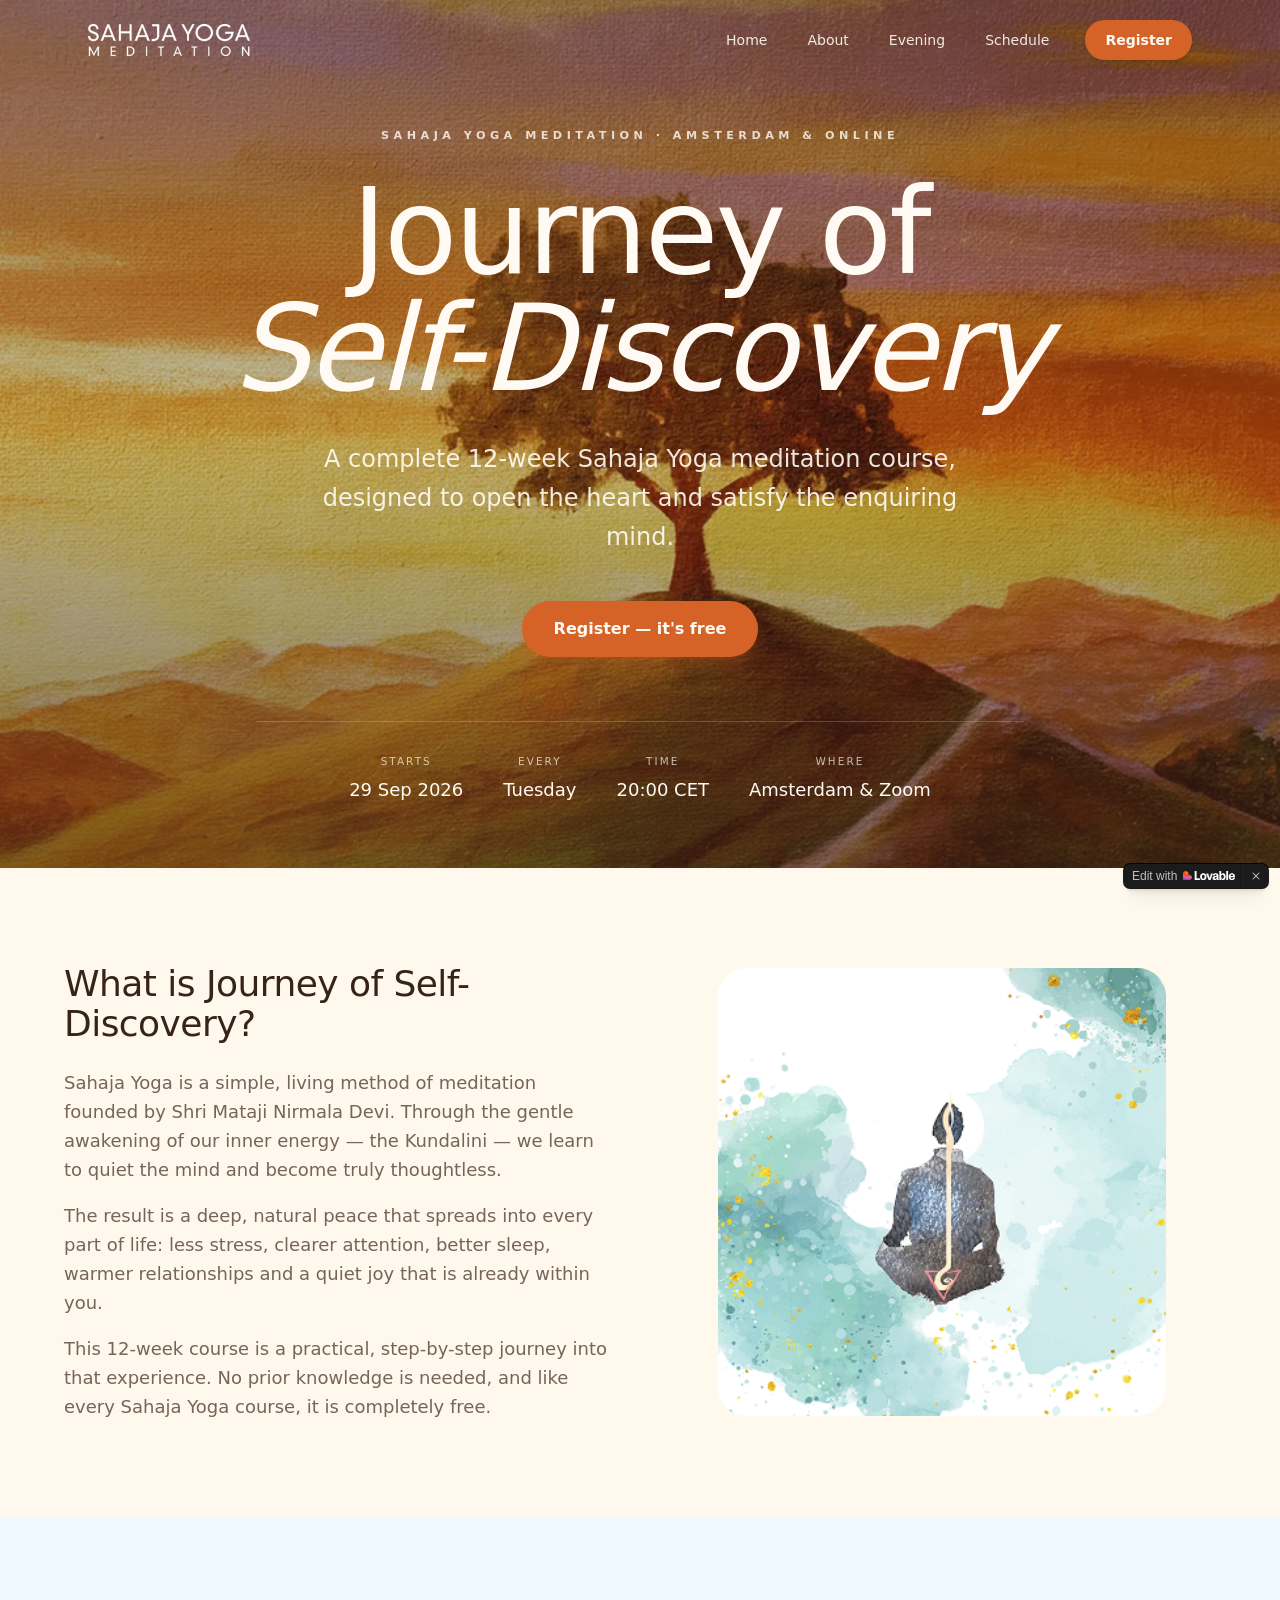
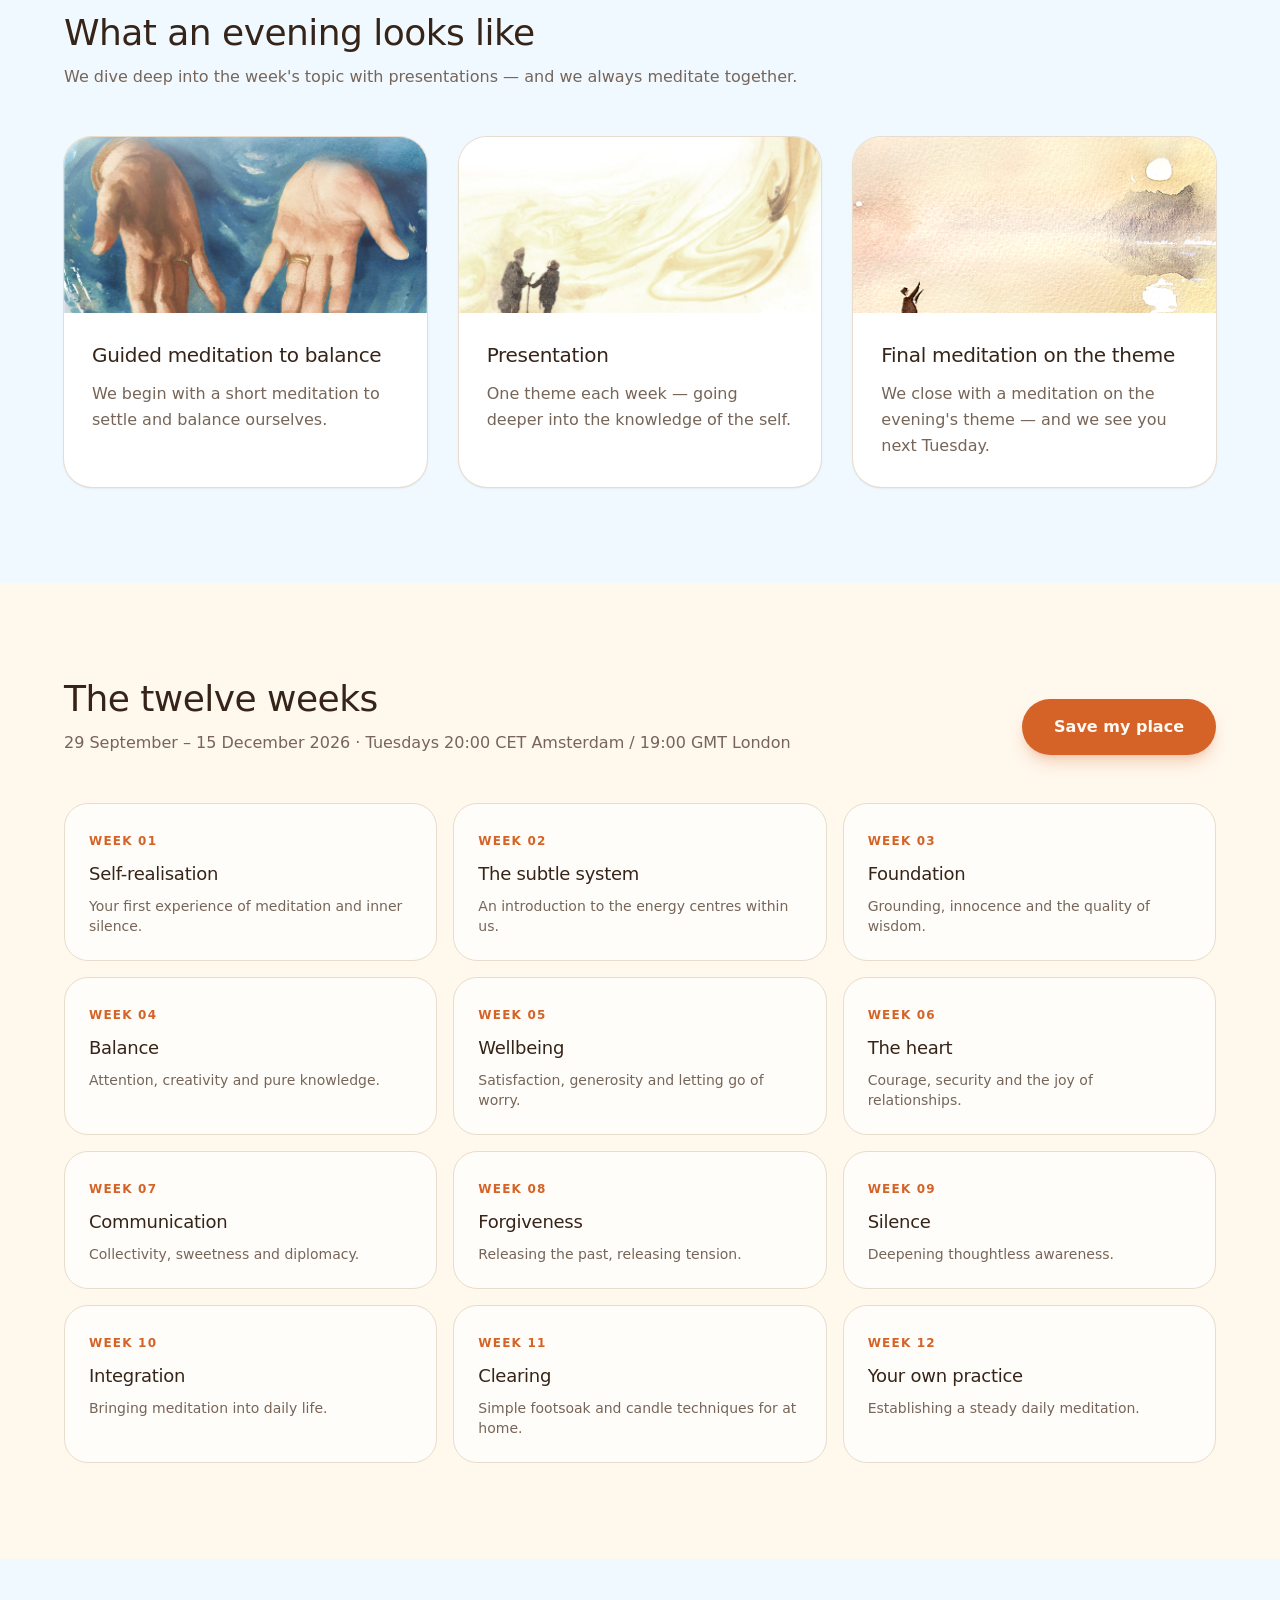
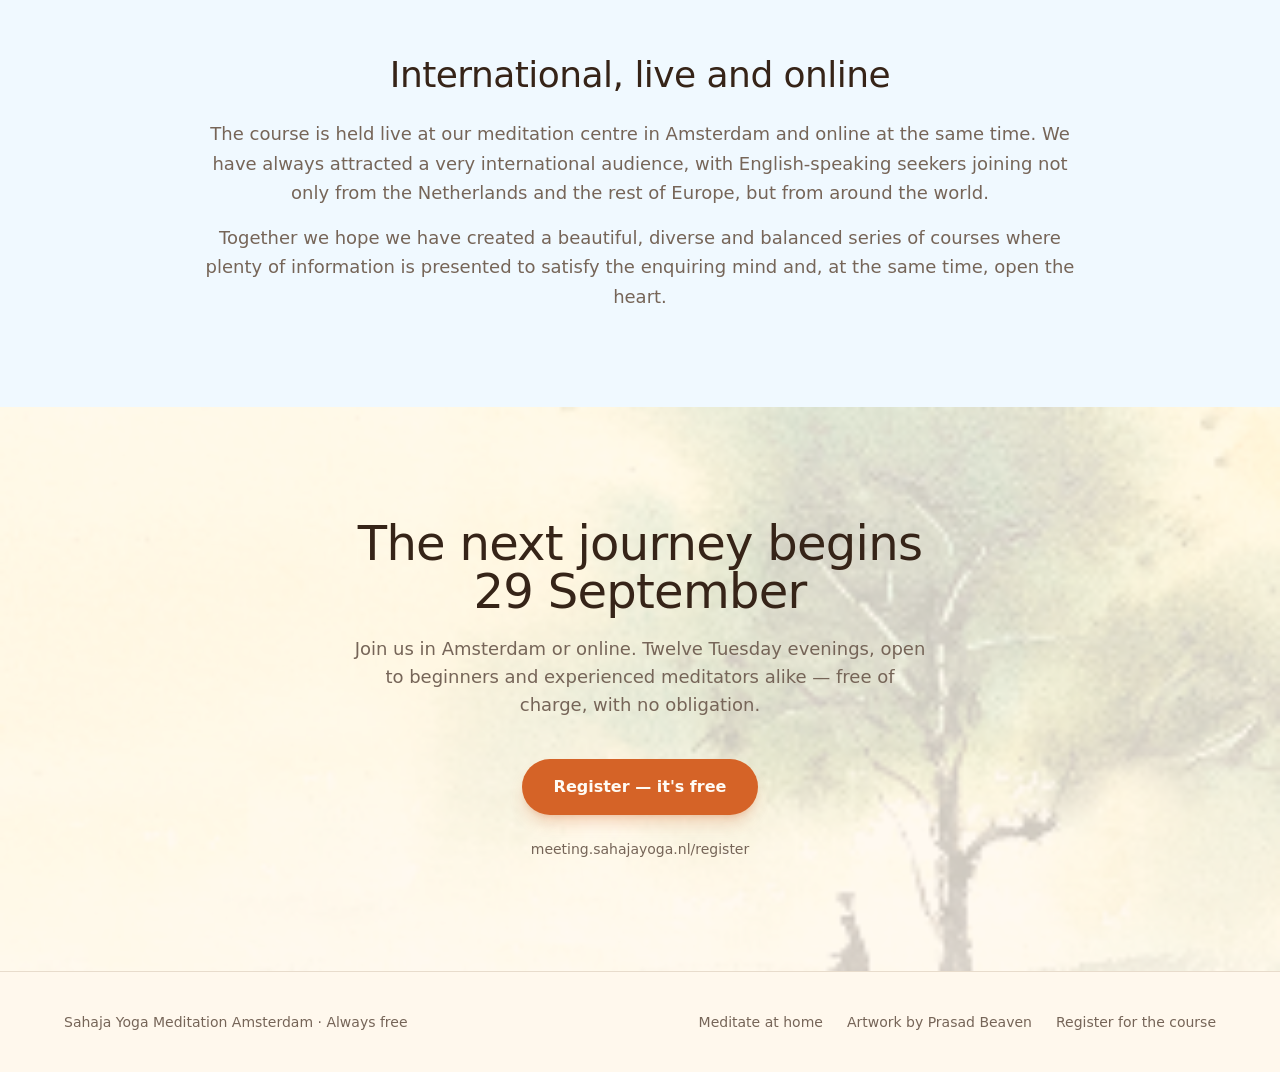
==== commit 4c5ad06b: "Self-host assets and replace React bundle with lightweight menu" ====
--- a/index.html
+++ b/index.html
@@ -68,20 +68,6 @@
       content="Free 12-week beginners course in Sahaja Yoga meditation. From 29 September 2026, Tuesdays 20:00 CET, Amsterdam and Zoom."
     />
     <link
-      rel="modulepreload"
-      href="assets/index-BtaY6Wvz.js"
-    />
-    <link
-      rel="modulepreload"
-      href="https://journeyofselfdiscovery.lovable.app/assets/routes-Da1kWlAB.js"
-    />
-    <link rel="preconnect" href="https://fonts.googleapis.com/" />
-    <link
-      rel="preconnect"
-      href="https://fonts.gstatic.com/"
-      crossorigin="anonymous"
-    />
-    <link
       rel="icon"
       href="assets/favicon.png"
       type="image/png"
@@ -89,7 +75,7 @@
     <style>
       @font-face {
         font-family: "CameraPlainVariable";
-        src: url("https://cdn.gpteng.co/mcp-widgets/v1/fonts/CameraPlainVariable.woff2")
+        src: url("assets/fonts/CameraPlainVariable.woff2")
           format("woff2");
         font-weight: 100 900;
         font-style: normal;
@@ -261,11 +247,6 @@
         }
       }
     </style>
-    <script
-      defer=""
-      src="assets/_flock.js"
-      data-proxy-url="/~api/analytics"
-    ></script>
     <meta
       name="twitter:title"
       content="Journey of Self-Discovery | Free Sahaja Yoga Meditation Course"
@@ -295,7 +276,7 @@
     >
       <div class="mx-auto flex max-w-6xl items-center justify-between px-6">
         <a
-          href="https://journeyofselfdiscovery.lovable.app/#home"
+          href="#home"
           class="flex items-center"
           ><img
             src="assets/logo-white.png"
@@ -304,19 +285,19 @@
         /></a>
         <nav class="hidden items-center gap-8 md:flex">
           <a
-            href="https://journeyofselfdiscovery.lovable.app/#home"
+            href="#home"
             class="relative px-1 py-2 text-sm font-medium transition-colors hover:text-primary text-primary-foreground/90"
             >Home</a
           ><a
-            href="https://journeyofselfdiscovery.lovable.app/#about"
+            href="#about"
             class="relative px-1 py-2 text-sm font-medium transition-colors hover:text-primary text-primary-foreground/90"
             >About</a
           ><a
-            href="https://journeyofselfdiscovery.lovable.app/#evening"
+            href="#evening"
             class="relative px-1 py-2 text-sm font-medium transition-colors hover:text-primary text-primary-foreground/90"
             >Evening</a
           ><a
-            href="https://journeyofselfdiscovery.lovable.app/#schedule"
+            href="#schedule"
             class="relative px-1 py-2 text-sm font-medium transition-colors hover:text-primary text-primary-foreground/90"
             >Schedule</a
           ><a
@@ -328,6 +309,7 @@
           >
         </nav>
         <button
+          id="menu-button"
           type="button"
           aria-label="Open menu"
           aria-expanded="false"
@@ -347,6 +329,15 @@
             ></path>
           </svg>
         </button>
+      </div>
+      <div id="mobile-menu" class="hidden md:hidden bg-black/80 backdrop-blur">
+        <nav class="mx-auto flex max-w-6xl flex-col gap-1 px-6 py-4">
+          <a href="#home" class="rounded-lg px-3 py-3 text-sm font-medium text-primary-foreground/90 hover:bg-white/10">Home</a>
+          <a href="#about" class="rounded-lg px-3 py-3 text-sm font-medium text-primary-foreground/90 hover:bg-white/10">About</a>
+          <a href="#evening" class="rounded-lg px-3 py-3 text-sm font-medium text-primary-foreground/90 hover:bg-white/10">Evening</a>
+          <a href="#schedule" class="rounded-lg px-3 py-3 text-sm font-medium text-primary-foreground/90 hover:bg-white/10">Schedule</a>
+          <a href="https://meeting.sahajayoga.nl/register" target="_blank" rel="noreferrer" class="mt-2 rounded-full bg-primary px-5 py-3 text-center text-sm font-semibold text-primary-foreground shadow-md transition hover:brightness-110">Register</a>
+        </nav>
       </div>
     </header>
     <!--$-->
@@ -786,11 +777,29 @@
       </footer>
     </main>
     <!--/$-->
-    <script
-      type="module"
-      async=""
-      src="assets/index-BtaY6Wvz.js"
-    ></script>
+    <script>
+      (function () {
+        var btn = document.getElementById("menu-button");
+        var menu = document.getElementById("mobile-menu");
+        if (!btn || !menu) return;
+
+        function setMenu(open) {
+          menu.classList.toggle("hidden", !open);
+          btn.setAttribute("aria-expanded", String(open));
+          btn.setAttribute("aria-label", open ? "Close menu" : "Open menu");
+        }
+
+        btn.addEventListener("click", function () {
+          setMenu(menu.classList.contains("hidden"));
+        });
+
+        menu.querySelectorAll("a").forEach(function (link) {
+          link.addEventListener("click", function () {
+            setMenu(false);
+          });
+        });
+      })();
+    </script>
     <aside
       id="lovable-badge"
       role="complementary"
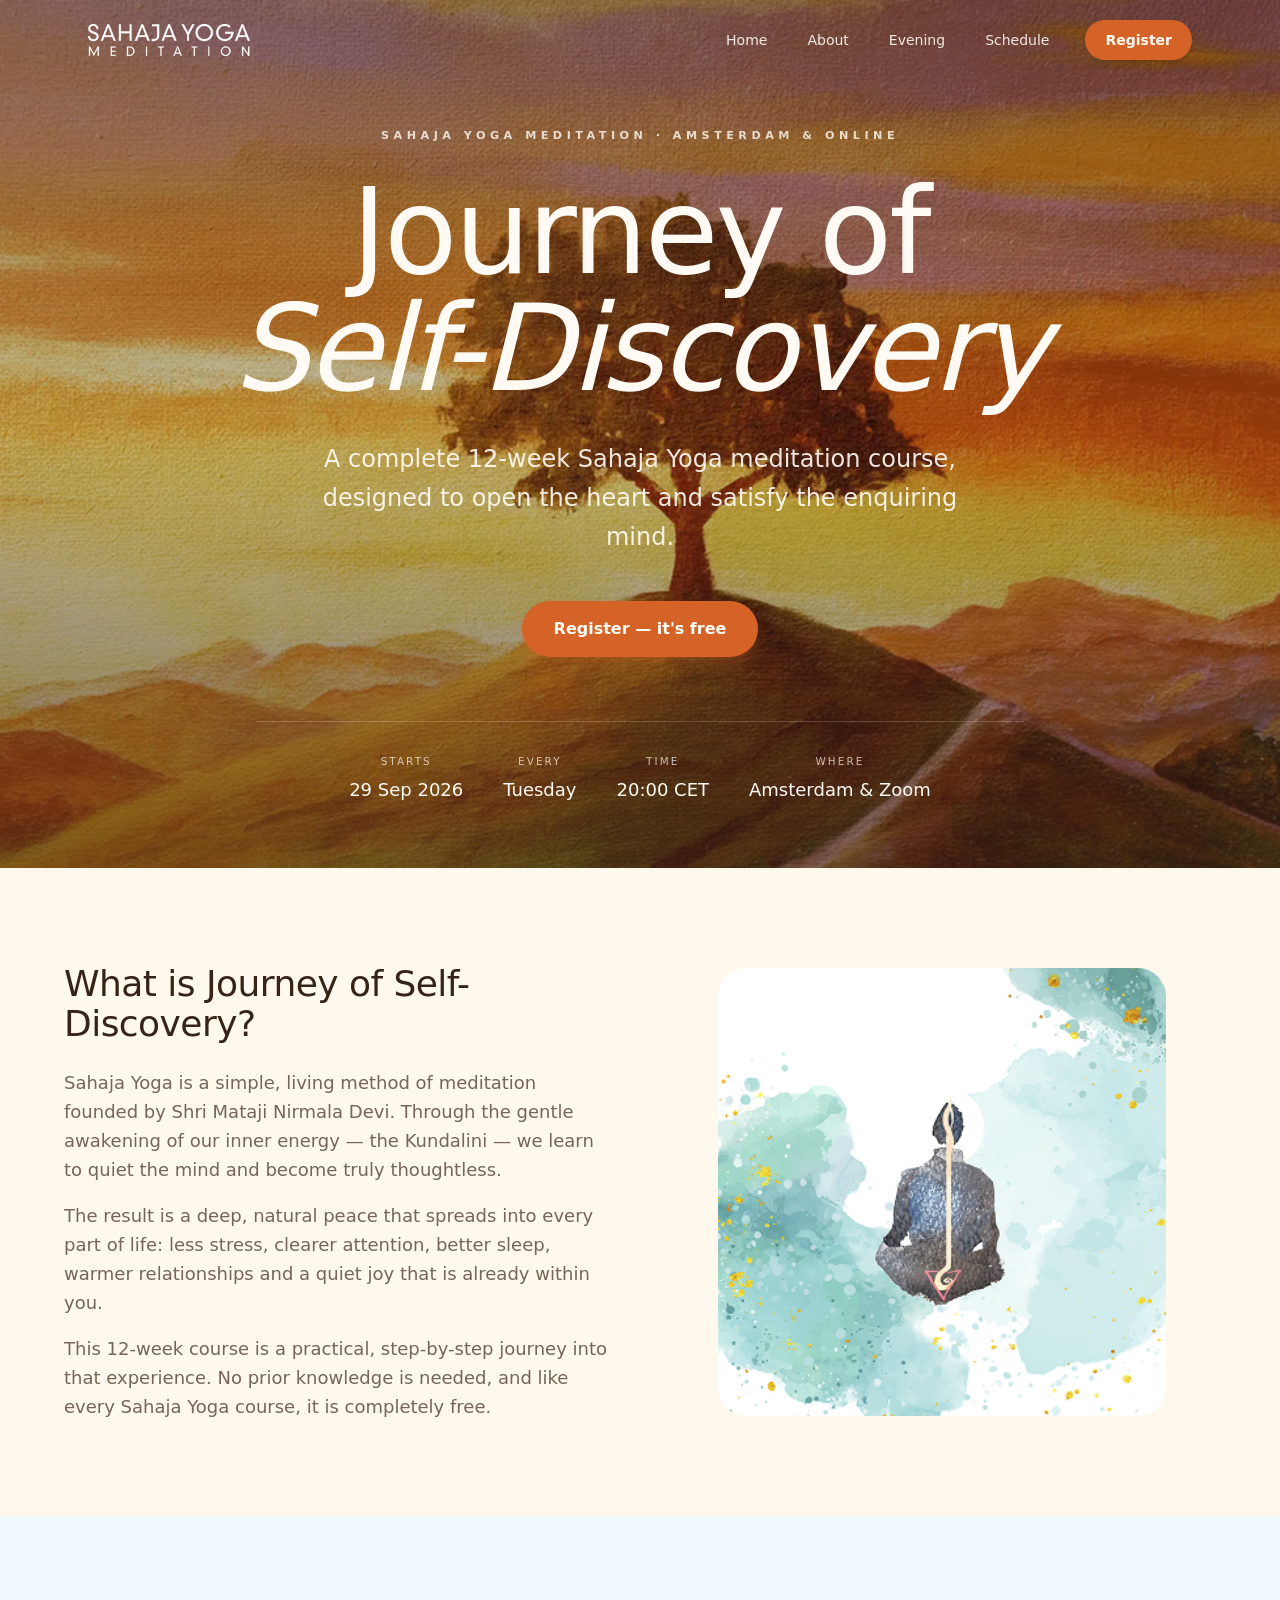
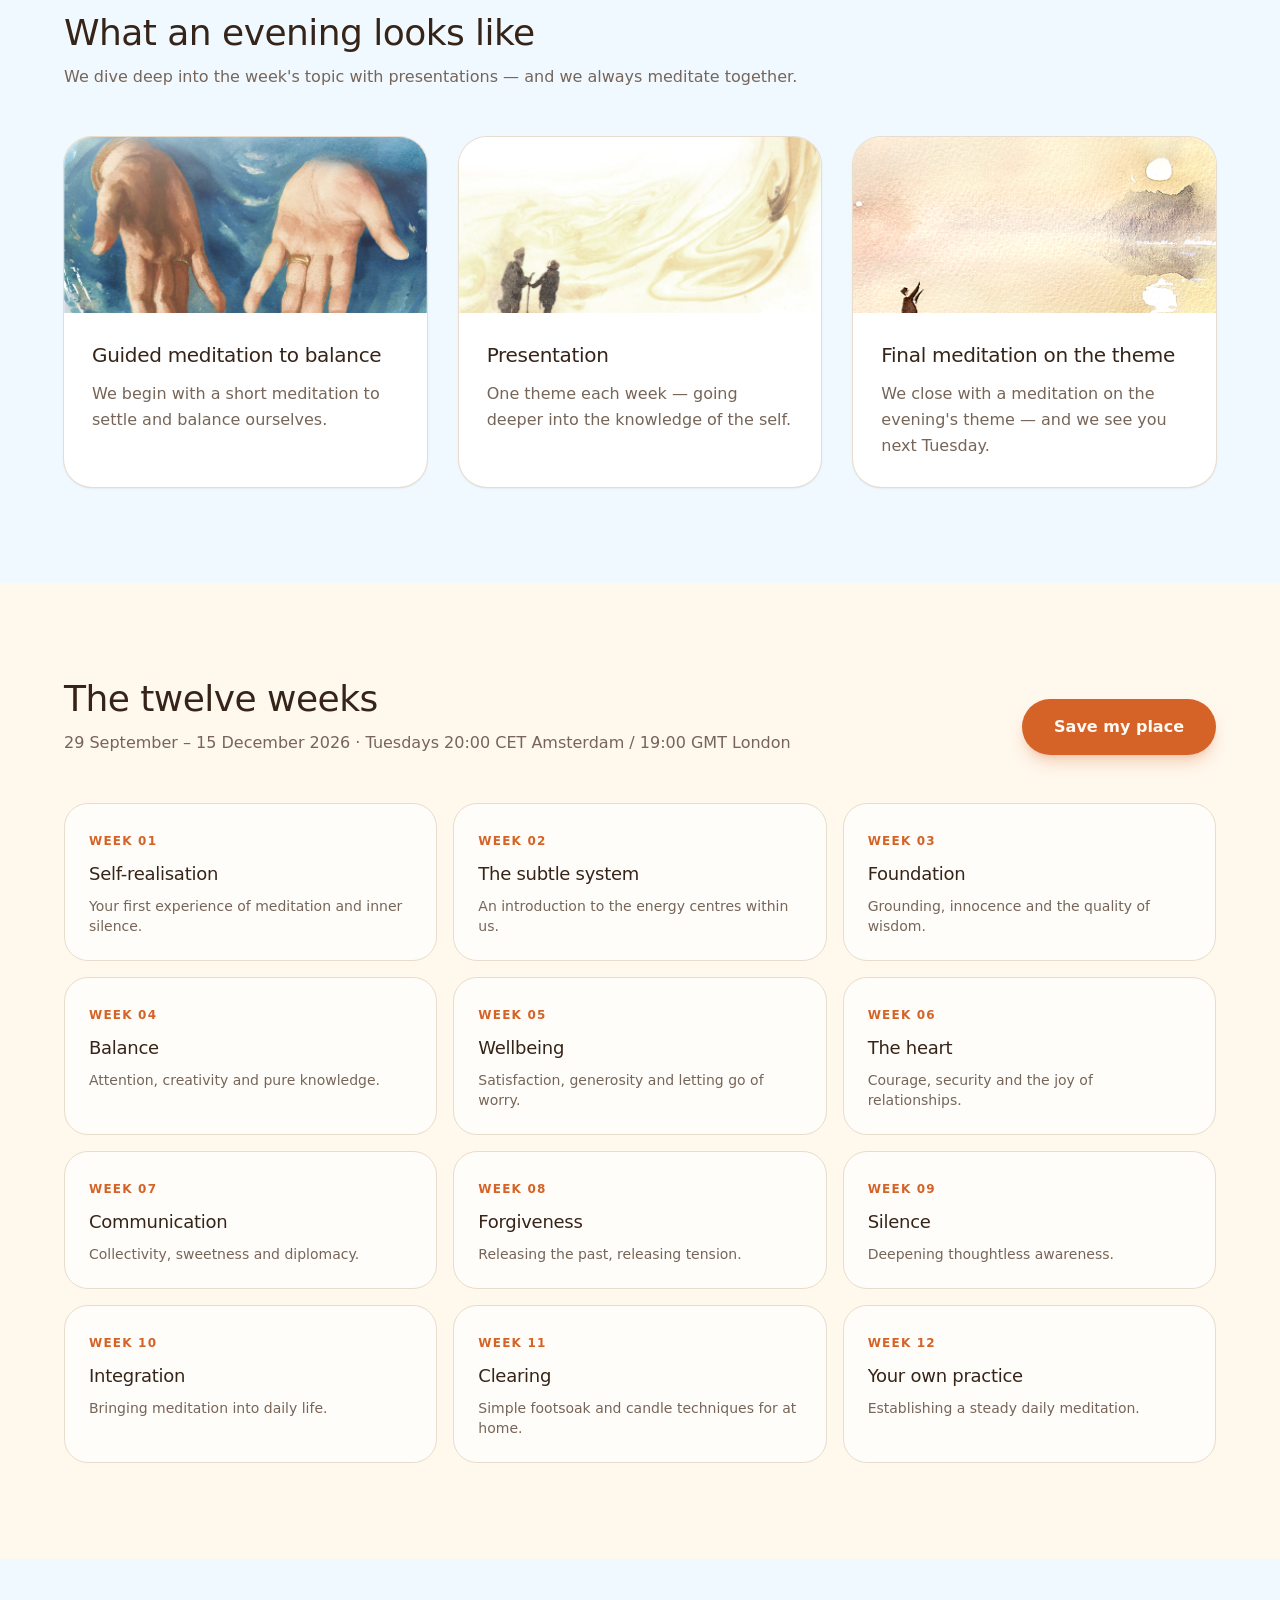
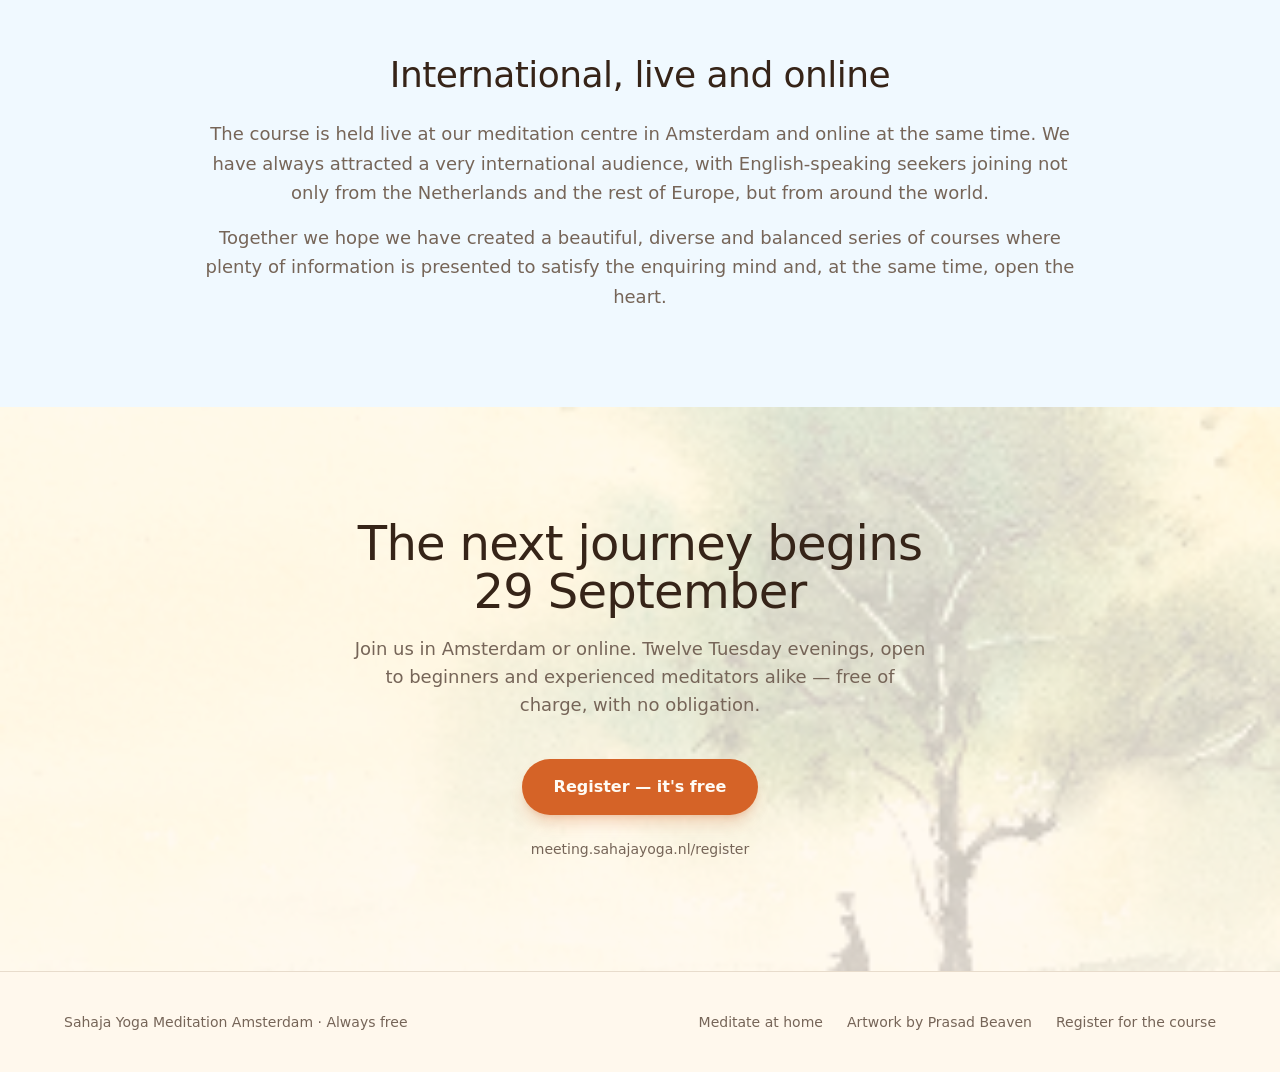
==== commit 6c9e28fc: "Remove Lovable badge and its assets" ====
--- a/index.html
+++ b/index.html
@@ -72,181 +72,6 @@
       href="assets/favicon.png"
       type="image/png"
     />
-    <style>
-      @font-face {
-        font-family: "CameraPlainVariable";
-        src: url("assets/fonts/CameraPlainVariable.woff2")
-          format("woff2");
-        font-weight: 100 900;
-        font-style: normal;
-        font-display: swap;
-      }
-
-      #lovable-badge {
-        --badge-bg: #1b1b1b;
-        --badge-text: #c5c1b9;
-        --badge-text-hover: #dcdad5;
-        --badge-radius: 6px;
-        --badge-padding: 8px;
-        --badge-gap: 6px;
-        --badge-shadow:
-          0 0 0 1px rgba(0, 0, 0, 0.88), 0 1px 0 0 rgba(0, 0, 0, 0.04),
-          0 2px 2px -1px rgba(0, 0, 0, 0.08),
-          0 4px 4px -2px rgba(0, 0, 0, 0.08),
-          0 8px 8px -4px rgba(0, 0, 0, 0.08),
-          0 16px 16px -8px rgba(0, 0, 0, 0.08);
-        --badge-transition-duration: 0.2s;
-        --badge-transition-easing: cubic-bezier(0.16, 1, 0.32, 1);
-        --focus-color: #575ecf;
-        --focus-offset: 2px;
-        --focus-width: 2px;
-
-        position: fixed;
-        bottom: 12px;
-        right: 12px;
-        height: 24px;
-        display: flex;
-        align-items: center;
-        z-index: 1000000;
-        background-color: var(--badge-bg) !important;
-        color: var(--badge-text) !important;
-        border-radius: var(--badge-radius);
-        box-shadow: var(--badge-shadow) !important;
-        font-size: 12px;
-        font-family:
-          CameraPlainVariable,
-          "CameraPlainVariable Fallback",
-          -apple-system,
-          BlinkMacSystemFont,
-          "Segoe UI",
-          Roboto,
-          sans-serif;
-        font-weight: 400 !important;
-        text-transform: none !important;
-        font-feature-settings: normal !important;
-        transform: translateZ(0);
-        will-change: transform, opacity;
-      }
-
-      #lovable-badge-cta {
-        display: flex;
-        align-items: center;
-        gap: var(--badge-gap);
-        padding: 0 var(--badge-padding);
-        height: 100%;
-        color: inherit;
-        text-decoration: none;
-        white-space: nowrap;
-        border-radius: var(--badge-radius) 0 0 var(--badge-radius);
-        transition:
-          background-color var(--badge-transition-duration) ease,
-          color var(--badge-transition-duration) ease,
-          transform 0.1s ease;
-      }
-
-      #lovable-badge-cta:hover {
-        background: rgba(255, 255, 255, 0.04);
-        color: var(--badge-text-hover);
-      }
-
-      #lovable-badge-cta:active {
-        transform: scale(0.98);
-      }
-
-      #lovable-badge-cta:focus {
-        outline: none;
-      }
-
-      #lovable-badge-cta:focus-visible {
-        outline: var(--focus-width) solid var(--focus-color);
-        outline-offset: var(--focus-offset);
-        z-index: 1;
-      }
-
-      #lovable-badge-text {
-        line-height: 1;
-      }
-
-      #lovable-badge-divider {
-        width: 1px;
-        height: 24px;
-        background-color: rgba(255, 255, 255, 0.04);
-        flex-shrink: 0;
-      }
-
-      #lovable-badge-close {
-        width: 24px;
-        height: 24px;
-        min-width: 24px;
-        min-height: 24px;
-        cursor: pointer;
-        background: none;
-        border: none;
-        padding: 0;
-        display: flex;
-        align-items: center;
-        justify-content: center;
-        border-radius: 0 var(--badge-radius) var(--badge-radius) 0;
-        flex-shrink: 0;
-        transition:
-          background-color var(--badge-transition-duration) ease,
-          transform 0.1s ease;
-      }
-
-      #lovable-badge-close:hover {
-        background: rgba(255, 255, 255, 0.04);
-      }
-
-      #lovable-badge-close:active {
-        transform: scale(0.92);
-      }
-
-      #lovable-badge-close:focus {
-        outline: none;
-      }
-
-      #lovable-badge-close:focus-visible {
-        outline: var(--focus-width) solid var(--focus-color);
-        outline-offset: calc(var(--focus-offset) * -1);
-        z-index: 1;
-      }
-
-      #lovable-badge-close svg path {
-        fill: var(--badge-text);
-        transition: fill var(--badge-transition-duration) ease;
-      }
-
-      #lovable-badge-close:hover svg path {
-        fill: var(--badge-text-hover);
-      }
-
-      @media (prefers-reduced-motion: reduce) {
-        #lovable-badge-cta,
-        #lovable-badge-close,
-        #lovable-badge-close svg path {
-          transition: none;
-        }
-
-        #lovable-badge-cta:active,
-        #lovable-badge-close:active {
-          transform: none;
-        }
-      }
-
-      @media (prefers-contrast: high) {
-        #lovable-badge {
-          --badge-bg: #000;
-          --badge-text: #fff;
-          --badge-text-hover: #fff;
-          border: 2px solid currentColor;
-        }
-
-        #lovable-badge-cta:focus-visible,
-        #lovable-badge-close:focus-visible {
-          outline-width: 3px;
-        }
-      }
-    </style>
     <meta
       name="twitter:title"
       content="Journey of Self-Discovery | Free Sahaja Yoga Meditation Course"
@@ -272,6 +97,7 @@
   </head>
   <body cz-shortcut-listen="true">
     <header
+      id="site-header"
       class="fixed left-0 right-0 top-0 z-50 transition-all duration-300 bg-transparent py-5"
     >
       <div class="mx-auto flex max-w-6xl items-center justify-between px-6">
@@ -279,6 +105,7 @@
           href="#home"
           class="flex items-center"
           ><img
+            id="site-logo"
             src="assets/logo-white.png"
             alt="Sahaja Yoga Amsterdam"
             class="h-8 w-auto transition-all duration-300 brightness-100"
@@ -286,19 +113,19 @@
         <nav class="hidden items-center gap-8 md:flex">
           <a
             href="#home"
-            class="relative px-1 py-2 text-sm font-medium transition-colors hover:text-primary text-primary-foreground/90"
+            class="nav-link relative px-1 py-2 text-sm font-medium transition-colors hover:text-primary text-primary-foreground/90"
             >Home</a
           ><a
             href="#about"
-            class="relative px-1 py-2 text-sm font-medium transition-colors hover:text-primary text-primary-foreground/90"
+            class="nav-link relative px-1 py-2 text-sm font-medium transition-colors hover:text-primary text-primary-foreground/90"
             >About</a
           ><a
             href="#evening"
-            class="relative px-1 py-2 text-sm font-medium transition-colors hover:text-primary text-primary-foreground/90"
+            class="nav-link relative px-1 py-2 text-sm font-medium transition-colors hover:text-primary text-primary-foreground/90"
             >Evening</a
           ><a
             href="#schedule"
-            class="relative px-1 py-2 text-sm font-medium transition-colors hover:text-primary text-primary-foreground/90"
+            class="nav-link relative px-1 py-2 text-sm font-medium transition-colors hover:text-primary text-primary-foreground/90"
             >Schedule</a
           ><a
             href="https://meeting.sahajayoga.nl/register"
@@ -330,13 +157,34 @@
           </svg>
         </button>
       </div>
-      <div id="mobile-menu" class="hidden md:hidden bg-black/80 backdrop-blur">
-        <nav class="mx-auto flex max-w-6xl flex-col gap-1 px-6 py-4">
-          <a href="#home" class="rounded-lg px-3 py-3 text-sm font-medium text-primary-foreground/90 hover:bg-white/10">Home</a>
-          <a href="#about" class="rounded-lg px-3 py-3 text-sm font-medium text-primary-foreground/90 hover:bg-white/10">About</a>
-          <a href="#evening" class="rounded-lg px-3 py-3 text-sm font-medium text-primary-foreground/90 hover:bg-white/10">Evening</a>
-          <a href="#schedule" class="rounded-lg px-3 py-3 text-sm font-medium text-primary-foreground/90 hover:bg-white/10">Schedule</a>
-          <a href="https://meeting.sahajayoga.nl/register" target="_blank" rel="noreferrer" class="mt-2 rounded-full bg-primary px-5 py-3 text-center text-sm font-semibold text-primary-foreground shadow-md transition hover:brightness-110">Register</a>
+      <div
+        id="mobile-menu"
+        class="hidden border-t border-border/60 bg-background/98 px-6 py-4 backdrop-blur md:hidden"
+      >
+        <nav class="flex flex-col gap-4">
+          <a
+            href="#home"
+            class="text-base font-medium text-foreground/90 transition-colors hover:text-primary"
+            >Home</a
+          ><a
+            href="#about"
+            class="text-base font-medium text-foreground/90 transition-colors hover:text-primary"
+            >About</a
+          ><a
+            href="#evening"
+            class="text-base font-medium text-foreground/90 transition-colors hover:text-primary"
+            >Evening</a
+          ><a
+            href="#schedule"
+            class="text-base font-medium text-foreground/90 transition-colors hover:text-primary"
+            >Schedule</a
+          ><a
+            href="https://meeting.sahajayoga.nl/register"
+            target="_blank"
+            rel="noreferrer"
+            class="mt-2 inline-flex items-center justify-center rounded-full bg-primary px-5 py-3 text-base font-semibold text-primary-foreground shadow-md transition hover:brightness-110"
+            >Register — it's free</a
+          >
         </nav>
       </div>
     </header>
@@ -779,134 +627,73 @@
     <!--/$-->
     <script>
       (function () {
+        var header = document.getElementById("site-header");
+        var logo = document.getElementById("site-logo");
+        var links = document.querySelectorAll(".nav-link");
         var btn = document.getElementById("menu-button");
         var menu = document.getElementById("mobile-menu");
-        if (!btn || !menu) return;
-
-        function setMenu(open) {
-          menu.classList.toggle("hidden", !open);
+        if (!header || !logo || !btn || !menu) return;
+
+        var scrolled = false;
+        var open = false;
+
+        function render() {
+          header.className =
+            "fixed left-0 right-0 top-0 z-50 transition-all duration-300 " +
+            (scrolled
+              ? "border-b border-border/60 bg-background/95 py-3 shadow-sm backdrop-blur"
+              : "bg-transparent py-5");
+
+          logo.className =
+            "h-8 w-auto transition-all duration-300 " +
+            (scrolled || open ? "brightness-0 saturate-100" : "brightness-100");
+
+          links.forEach(function (a) {
+            a.className =
+              "nav-link relative px-1 py-2 text-sm font-medium transition-colors hover:text-primary " +
+              (scrolled ? "text-foreground/80" : "text-primary-foreground/90");
+          });
+
+          btn.className =
+            "md:hidden rounded-md p-2 transition-colors " +
+            (scrolled ? "text-foreground hover:bg-muted" : "text-primary-foreground hover:bg-white/10");
           btn.setAttribute("aria-expanded", String(open));
           btn.setAttribute("aria-label", open ? "Close menu" : "Open menu");
+
+          var path = btn.querySelector("path");
+          if (path) {
+            path.setAttribute(
+              "d",
+              open ? "M6 18L18 6M6 6l12 12" : "M4 6h16M4 12h16M4 18h16"
+            );
+          }
+
+          menu.classList.toggle("hidden", !open);
         }
 
+        function onScroll() {
+          var next = window.scrollY > 24;
+          if (next !== scrolled) {
+            scrolled = next;
+            render();
+          }
+        }
+
         btn.addEventListener("click", function () {
-          setMenu(menu.classList.contains("hidden"));
+          open = !open;
+          render();
         });
 
         menu.querySelectorAll("a").forEach(function (link) {
           link.addEventListener("click", function () {
-            setMenu(false);
+            open = false;
+            render();
           });
         });
+
+        window.addEventListener("scroll", onScroll, { passive: true });
+        onScroll();
       })();
-    </script>
-    <aside
-      id="lovable-badge"
-      role="complementary"
-      dir="ltr"
-      lang="en"
-      aria-label="Edit with Lovable"
-    >
-      <a
-        id="lovable-badge-cta"
-        target="_blank"
-        href="https://lovable.dev/projects/lovp_6b1h9z0xp79pcvr53cb18w7tzh?utm_source=lovable-badge"
-        rel="noopener nofollow"
-        aria-label="Edit with Lovable"
-      >
-        <span id="lovable-badge-text">Edit with</span>
-        <svg
-          xmlns="http://www.w3.org/2000/svg"
-          width="52"
-          height="16"
-          fill="none"
-          viewBox="0 0 52 16"
-        >
-          <path
-            fill="#FCFBF8"
-            fill-rule="evenodd"
-            d="M20.318 5.25c.643 0 1.206.14 1.69.418a2.81 2.81 0 0 1 1.118 1.191c.266.513.4 1.115.4 1.807s-.134 1.296-.4 1.812a2.81 2.81 0 0 1-1.118 1.193c-.484.278-1.047.418-1.69.418s-1.208-.14-1.695-.418a2.85 2.85 0 0 1-1.125-1.193c-.262-.516-.393-1.12-.393-1.812s.131-1.294.393-1.807a2.848 2.848 0 0 1 1.125-1.191c.487-.279 1.052-.418 1.695-.418Zm0 1.425c-.27 0-.504.076-.7.228-.193.147-.34.37-.443.67-.102.295-.153.66-.153 1.093 0 .435.05.801.153 1.1.102.3.25.524.443.676.196.147.43.22.7.22.27 0 .502-.073.694-.22.193-.152.341-.375.443-.67.103-.299.153-.667.153-1.106 0-.65-.112-1.145-.337-1.481a1.08 1.08 0 0 0-.953-.51ZM32.7 5.25c.61 0 1.127.1 1.549.3.422.197.74.48.953.849.217.368.325.809.325 1.32v2.704c0 .29.02.562.062.812.044.245.108.4.19.466V12h-1.935a5.895 5.895 0 0 1-.105-.684 7.745 7.745 0 0 1-.02-.228 2.293 2.293 0 0 1-.151.203c-.205.242-.47.437-.793.584-.32.143-.685.215-1.094.215-.406 0-.77-.08-1.094-.24a1.845 1.845 0 0 1-.756-.682 1.984 1.984 0 0 1-.27-1.045c0-.606.178-1.069.535-1.388.356-.324.87-.534 1.542-.633l1.125-.16c.225-.032.403-.074.534-.123a.622.622 0 0 0 .288-.196.549.549 0 0 0 .093-.327.65.65 0 0 0-.11-.367.702.702 0 0 0-.32-.27c-.14-.07-.31-.105-.51-.105-.32 0-.576.083-.768.251-.193.164-.298.39-.314.676h-1.923c.016-.434.147-.82.393-1.155.25-.34.596-.604 1.039-.792.442-.189.954-.283 1.535-.283Zm.99 3.498a.98.98 0 0 1-.215.14 2.49 2.49 0 0 1-.584.178l-.473.092c-.315.061-.553.156-.713.283-.155.127-.233.305-.233.534 0 .23.084.412.252.547.168.135.383.203.645.203s.494-.058.694-.173c.201-.118.355-.282.461-.49.11-.21.166-.448.166-.714v-.6Zm4.526-2.375c.065-.125.138-.243.221-.349.197-.25.437-.44.719-.571.282-.135.6-.203.952-.203.528 0 .988.138 1.377.412.389.275.688.67.896 1.186.21.512.314 1.12.314 1.824 0 .7-.107 1.309-.32 1.825-.213.512-.518.906-.915 1.18-.393.275-.854.412-1.383.412-.352 0-.667-.062-.946-.184a1.832 1.832 0 0 1-.7-.554 2.2 2.2 0 0 1-.234-.383V12h-1.843V3h1.862v3.373Zm1.284.296c-.274 0-.51.085-.707.253-.192.163-.338.397-.436.7a3.376 3.376 0 0 0-.148 1.05c0 .406.05.759.148 1.058.098.299.243.53.436.694.197.164.433.246.707.246.279 0 .512-.082.7-.246.193-.164.336-.395.43-.694.099-.3.148-.652.148-1.058 0-.405-.05-.757-.147-1.056-.095-.299-.238-.53-.43-.694a1.015 1.015 0 0 0-.7-.253Zm9.416-1.419c.602 0 1.136.131 1.604.393.466.262.829.643 1.086 1.143.263.5.394 1.097.394 1.794 0 .25-.002.449-.006.596H47.51c.018.288.071.538.164.75a1.3 1.3 0 0 0 .491.596c.214.13.465.196.757.196.319 0 .583-.082.792-.246.209-.167.34-.403.393-.706h1.862a2.48 2.48 0 0 1-.485 1.235 2.54 2.54 0 0 1-1.051.805c-.439.188-.949.283-1.53.283-.655 0-1.225-.125-1.708-.375a2.672 2.672 0 0 1-1.13-1.143c-.267-.508-.4-1.137-.4-1.887 0-.712.14-1.327.418-1.843a2.86 2.86 0 0 1 1.155-1.186c.491-.27 1.051-.405 1.678-.405Zm-.044 1.345c-.274 0-.516.068-.725.203a1.29 1.29 0 0 0-.479.59 2.045 2.045 0 0 0-.132.498h2.562a1.873 1.873 0 0 0-.138-.602 1.061 1.061 0 0 0-.418-.516 1.243 1.243 0 0 0-.67-.173Z"
-            clip-rule="evenodd"
-          ></path>
-          <path
-            fill="#FCFBF8"
-            d="m26.605 9.995 1.342-4.566h1.924L27.628 12h-2.07l-2.33-6.57h1.98l1.397 4.565Zm-13.013.143h2.256c1.632 0 1.421 1.837 1.418 1.861h-5.603V3h1.93v7.138Zm31.516 1.861h-1.862V3h1.862v8.999Z"
-          ></path>
-          <path
-            fill="url(#a)"
-            fill-rule="evenodd"
-            d="M2.7 3c1.492 0 2.7 1.192 2.7 2.663v1.012h.9c1.49 0 2.7 1.192 2.7 2.662S7.791 12 6.3 12H0V5.663C0 4.193 1.209 3 2.7 3Z"
-            clip-rule="evenodd"
-          ></path>
-          <defs>
-            <radialgradient
-              id="a"
-              cx="0"
-              cy="0"
-              r="1"
-              gradientTransform="matrix(-1.54236 7.07838 -10.231 -2.15602 4.627 5.022)"
-              gradientUnits="userSpaceOnUse"
-            >
-              <stop offset=".106" stop-color="#FE7B02"></stop>
-              <stop offset=".394" stop-color="#FE3F21"></stop>
-              <stop offset=".608" stop-color="#F858BC"></stop>
-              <stop offset=".929" stop-color="#575ECF"></stop>
-            </radialgradient>
-          </defs>
-        </svg>
-      </a>
-
-      <span id="lovable-badge-divider" aria-hidden="true"></span>
-
-      <button
-        id="lovable-badge-close"
-        aria-label="Dismiss"
-        title="Dismiss"
-        type="button"
-      >
-        <svg
-          xmlns="http://www.w3.org/2000/svg"
-          width="16"
-          height="16"
-          fill="none"
-          viewBox="0 0 16 16"
-          aria-hidden="true"
-        >
-          <path
-            d="M10.646 4.646a.5.5 0 1 1 .707.708L8.707 8l2.646 2.646a.5.5 0 1 1-.707.707L8 8.707l-2.646 2.646a.5.5 0 1 1-.708-.707L7.293 8 4.646 5.354a.5.5 0 1 1 .708-.708L8 7.293l2.646-2.647Z"
-          ></path>
-        </svg>
-      </button>
-    </aside>
-    <script>
-      // Don't show the lovable-badge if the page is in an iframe or if it's being rendered by puppeteer (screenshot service)
-      if (
-        window.self !== window.top ||
-        navigator.userAgent.includes("puppeteer")
-      ) {
-        var badge = document.getElementById("lovable-badge");
-        if (badge) {
-          badge.style.display = "none";
-        }
-      }
-
-      // Add click event listener to close button with animation
-      var closeButton = document.getElementById("lovable-badge-close");
-      if (closeButton) {
-        closeButton.addEventListener("click", function (event) {
-          event.preventDefault();
-          event.stopPropagation();
-          var badge = document.getElementById("lovable-badge");
-          if (badge) {
-            badge.classList.add("closing");
-            setTimeout(function () {
-              if (badge) {
-                badge.style.display = "none";
-              }
-            }, 240);
-          }
-        });
-      }
     </script>
   </body>
 </html>
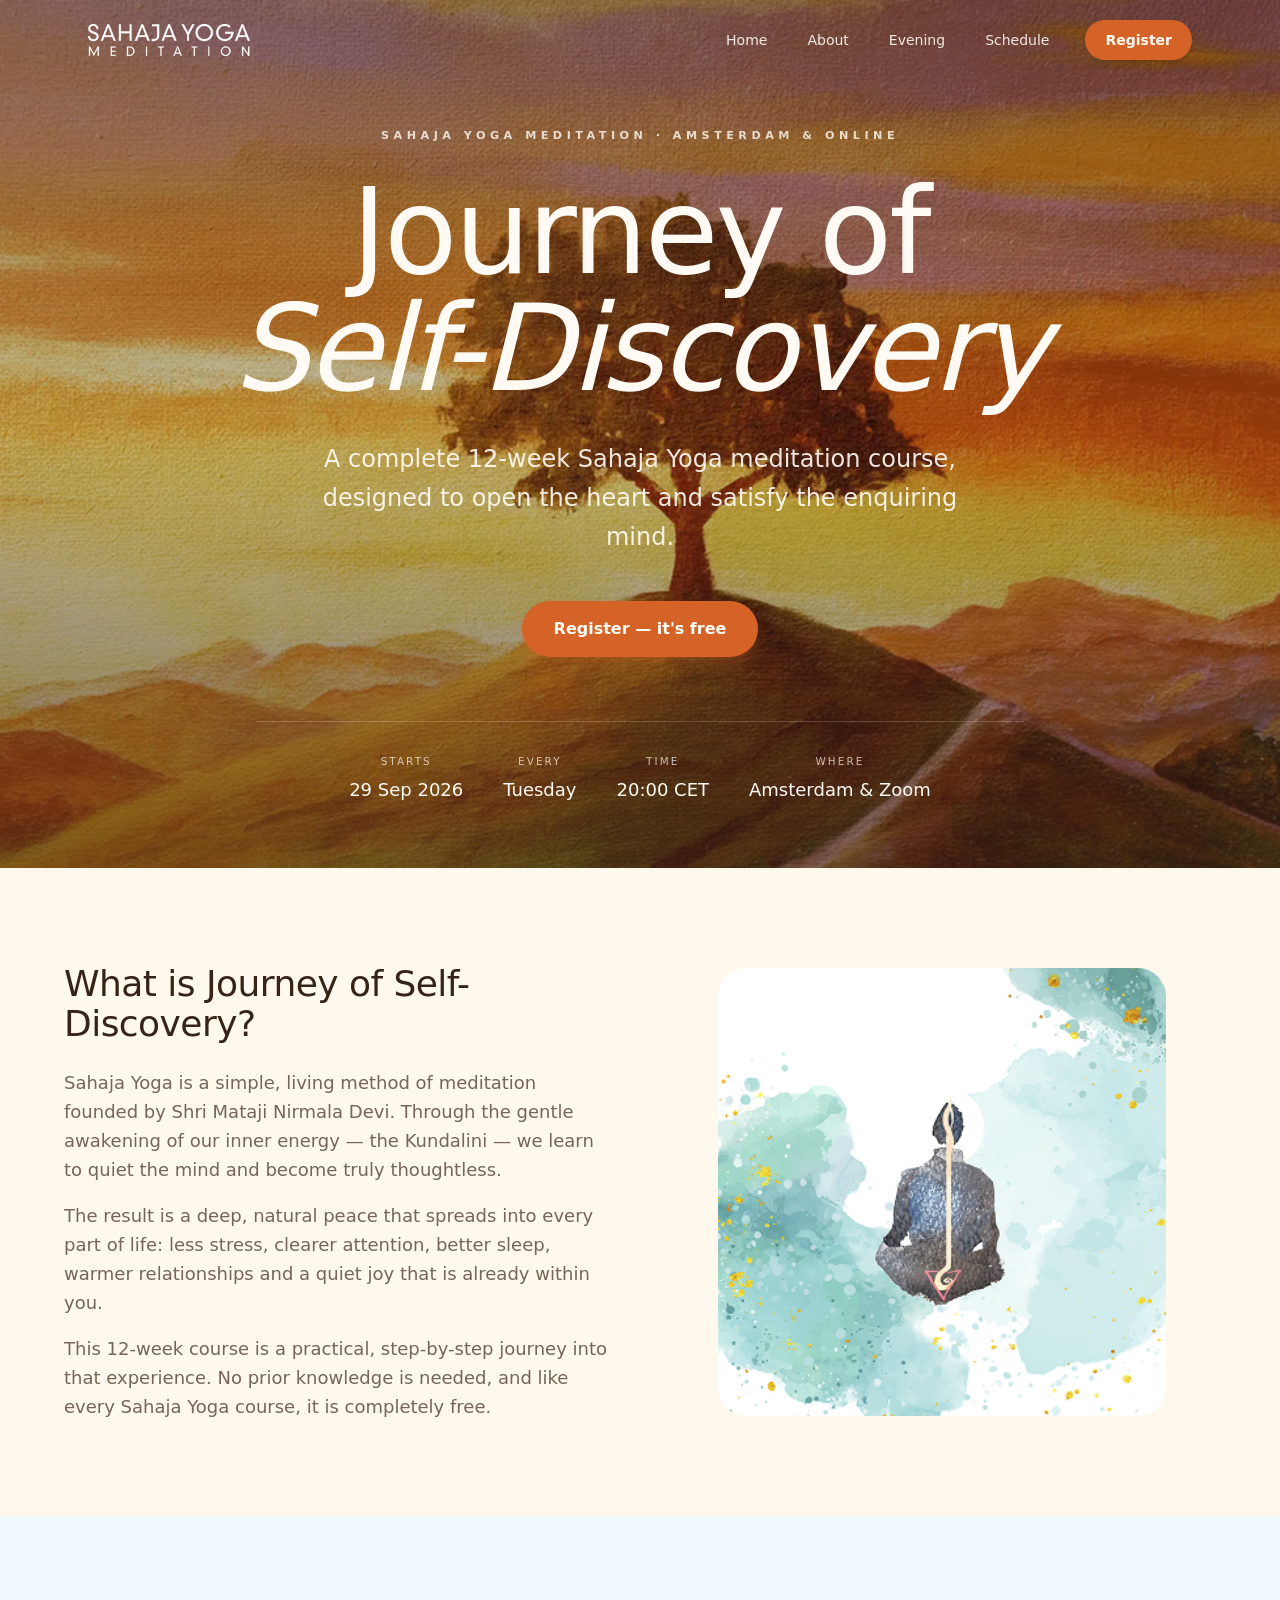
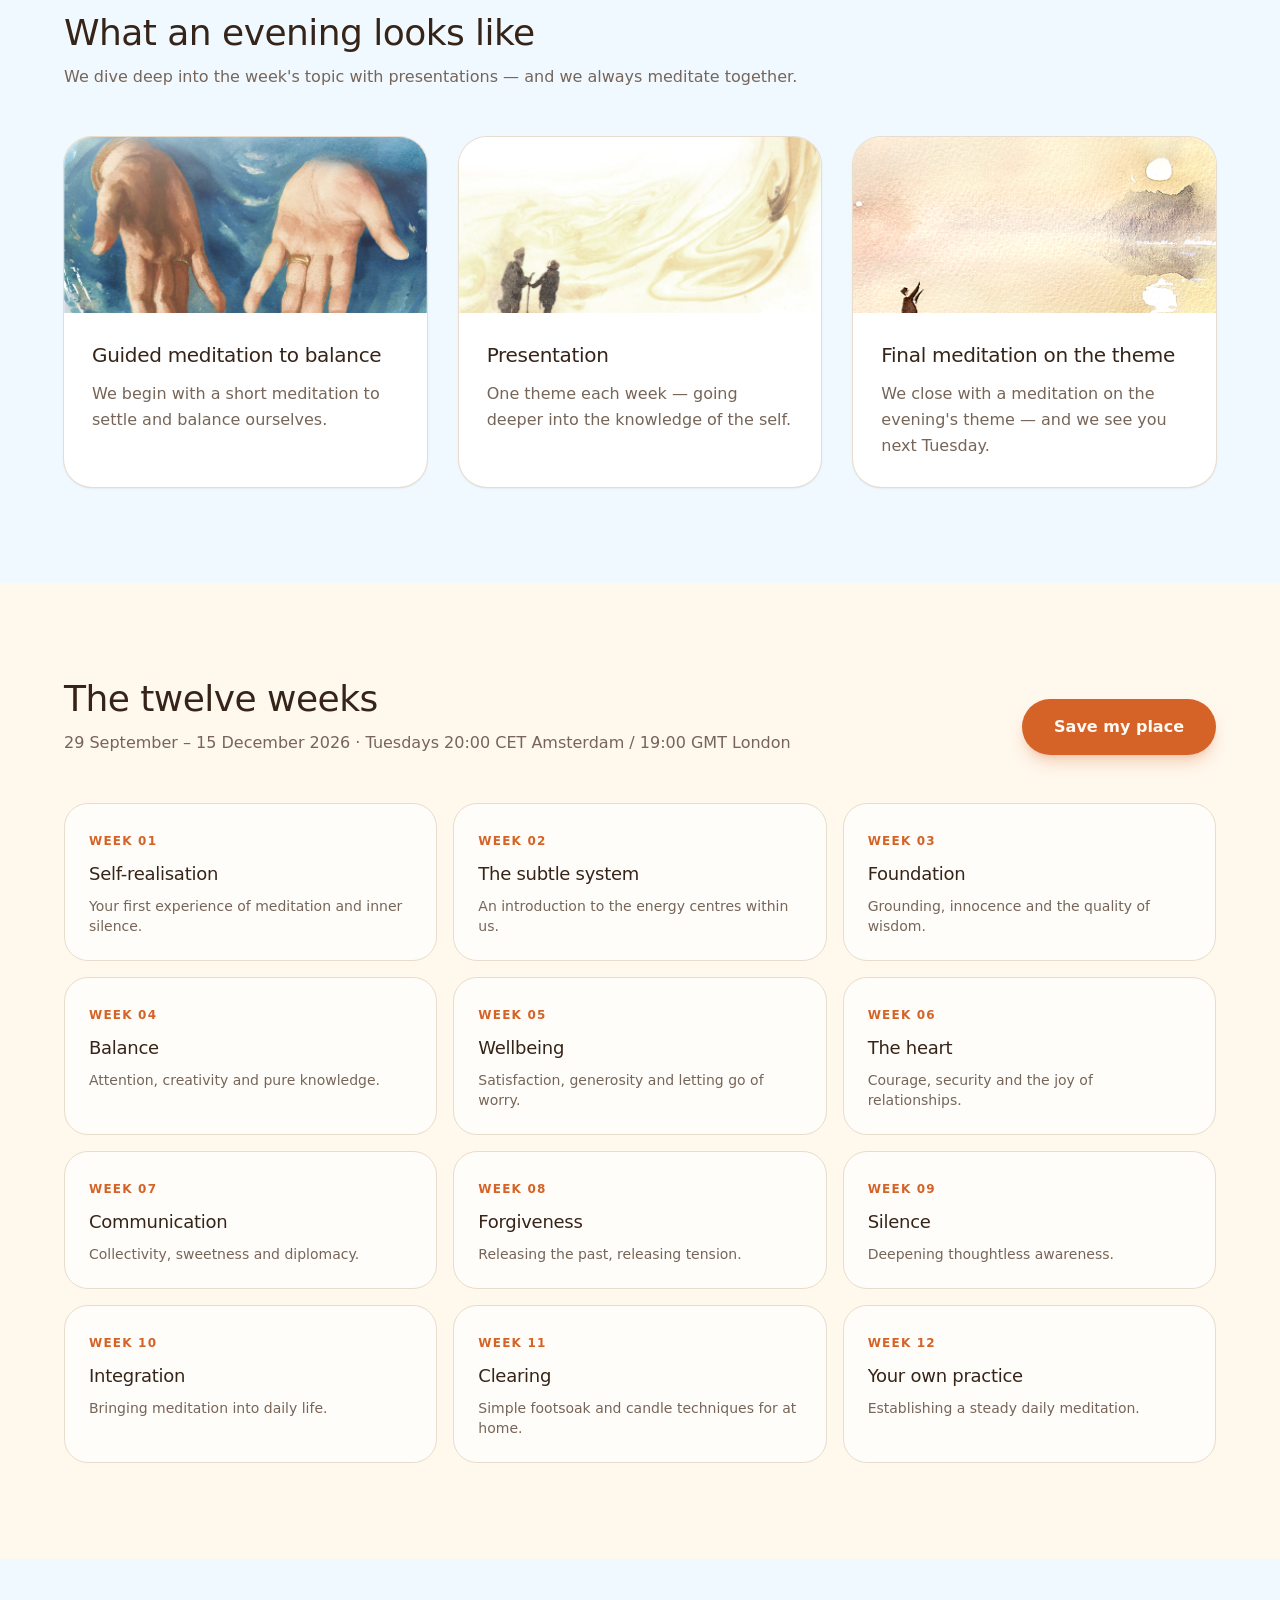
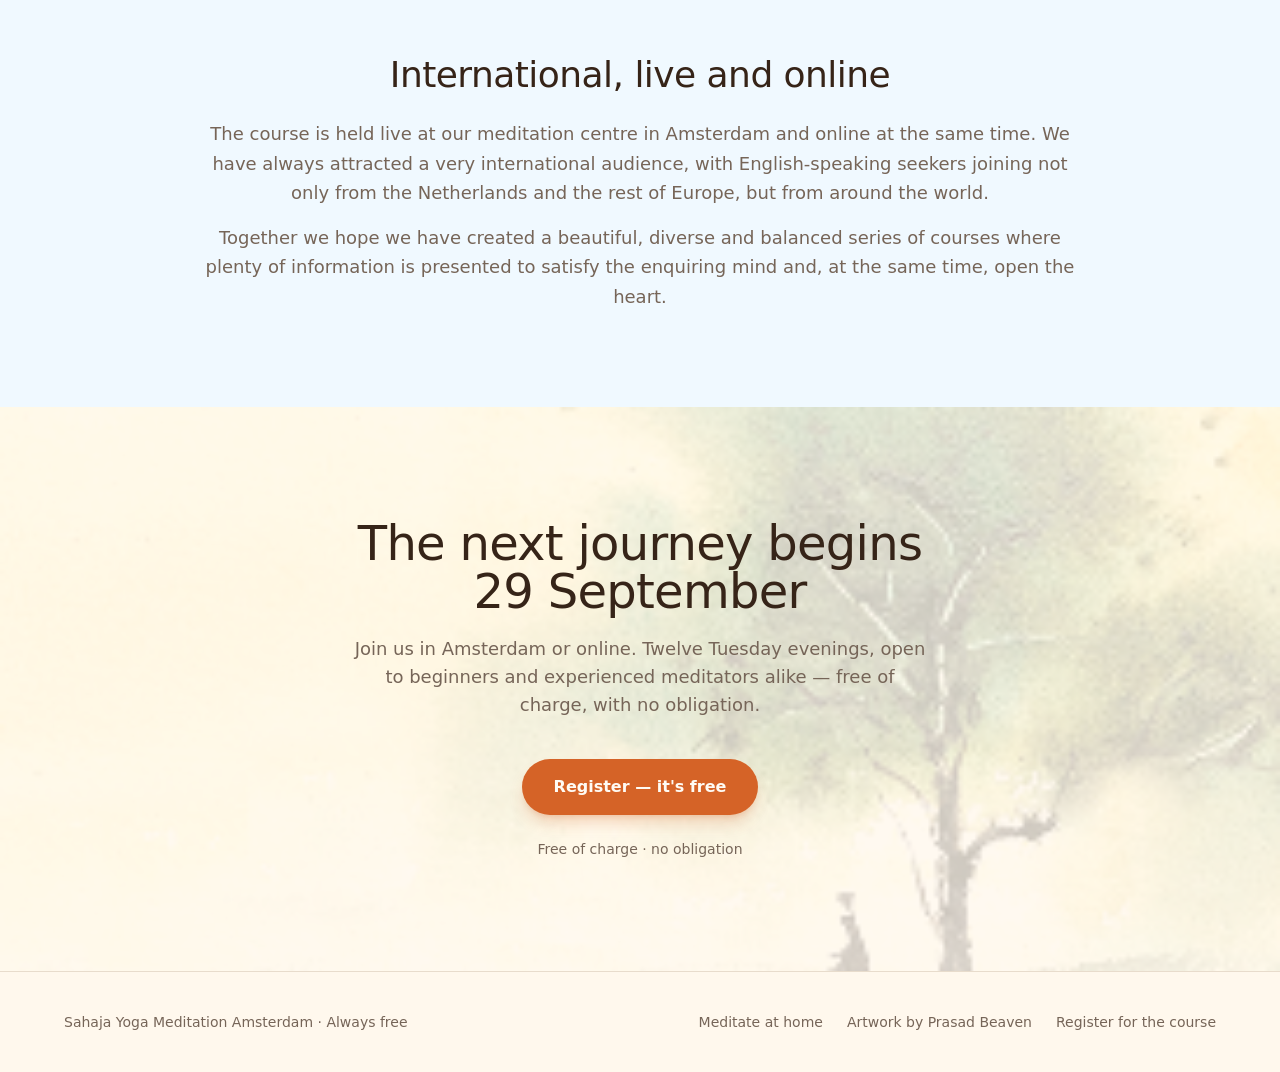
==== commit a7cf0613: "Add register page with embedded form and link to it" ====
--- a/index.html
+++ b/index.html
@@ -128,9 +128,7 @@
             class="nav-link relative px-1 py-2 text-sm font-medium transition-colors hover:text-primary text-primary-foreground/90"
             >Schedule</a
           ><a
-            href="https://meeting.sahajayoga.nl/register"
-            target="_blank"
-            rel="noreferrer"
+            href="register.html"
             class="rounded-full bg-primary px-5 py-2.5 text-sm font-semibold text-primary-foreground shadow-md transition hover:brightness-110"
             >Register</a
           >
@@ -179,9 +177,7 @@
             class="text-base font-medium text-foreground/90 transition-colors hover:text-primary"
             >Schedule</a
           ><a
-            href="https://meeting.sahajayoga.nl/register"
-            target="_blank"
-            rel="noreferrer"
+            href="register.html"
             class="mt-2 inline-flex items-center justify-center rounded-full bg-primary px-5 py-3 text-base font-semibold text-primary-foreground shadow-md transition hover:brightness-110"
             >Register — it's free</a
           >
@@ -220,9 +216,7 @@
           </p>
           <div class="mt-11">
             <a
-              href="https://meeting.sahajayoga.nl/register"
-              target="_blank"
-              rel="noreferrer"
+              href="register.html"
               class="inline-flex items-center justify-center rounded-full bg-primary px-8 py-4 text-base font-semibold text-primary-foreground shadow-lg shadow-primary/25 transition hover:brightness-110"
               >Register — it's free</a
             >
@@ -385,9 +379,7 @@
               </p>
             </div>
             <a
-              href="https://meeting.sahajayoga.nl/register"
-              target="_blank"
-              rel="noreferrer"
+              href="register.html"
               class="inline-flex items-center justify-center rounded-full bg-primary px-8 py-4 text-base font-semibold text-primary-foreground shadow-lg shadow-primary/25 transition hover:brightness-110"
               >Save my place</a
             >
@@ -583,15 +575,13 @@
           </p>
           <div class="mt-10">
             <a
-              href="https://meeting.sahajayoga.nl/register"
-              target="_blank"
-              rel="noreferrer"
+              href="register.html"
               class="inline-flex items-center justify-center rounded-full bg-primary px-8 py-4 text-base font-semibold text-primary-foreground shadow-lg shadow-primary/25 transition hover:brightness-110"
               >Register — it's free</a
             >
           </div>
           <p class="mt-6 text-sm text-muted-foreground">
-            meeting.sahajayoga.nl/register
+            Free of charge · no obligation
           </p>
         </div>
       </section>
@@ -614,9 +604,7 @@
               class="hover:text-primary"
               >Artwork by Prasad Beaven</a
             ><a
-              href="https://meeting.sahajayoga.nl/register"
-              target="_blank"
-              rel="noreferrer"
+              href="register.html"
               class="hover:text-primary"
               >Register for the course</a
             >
